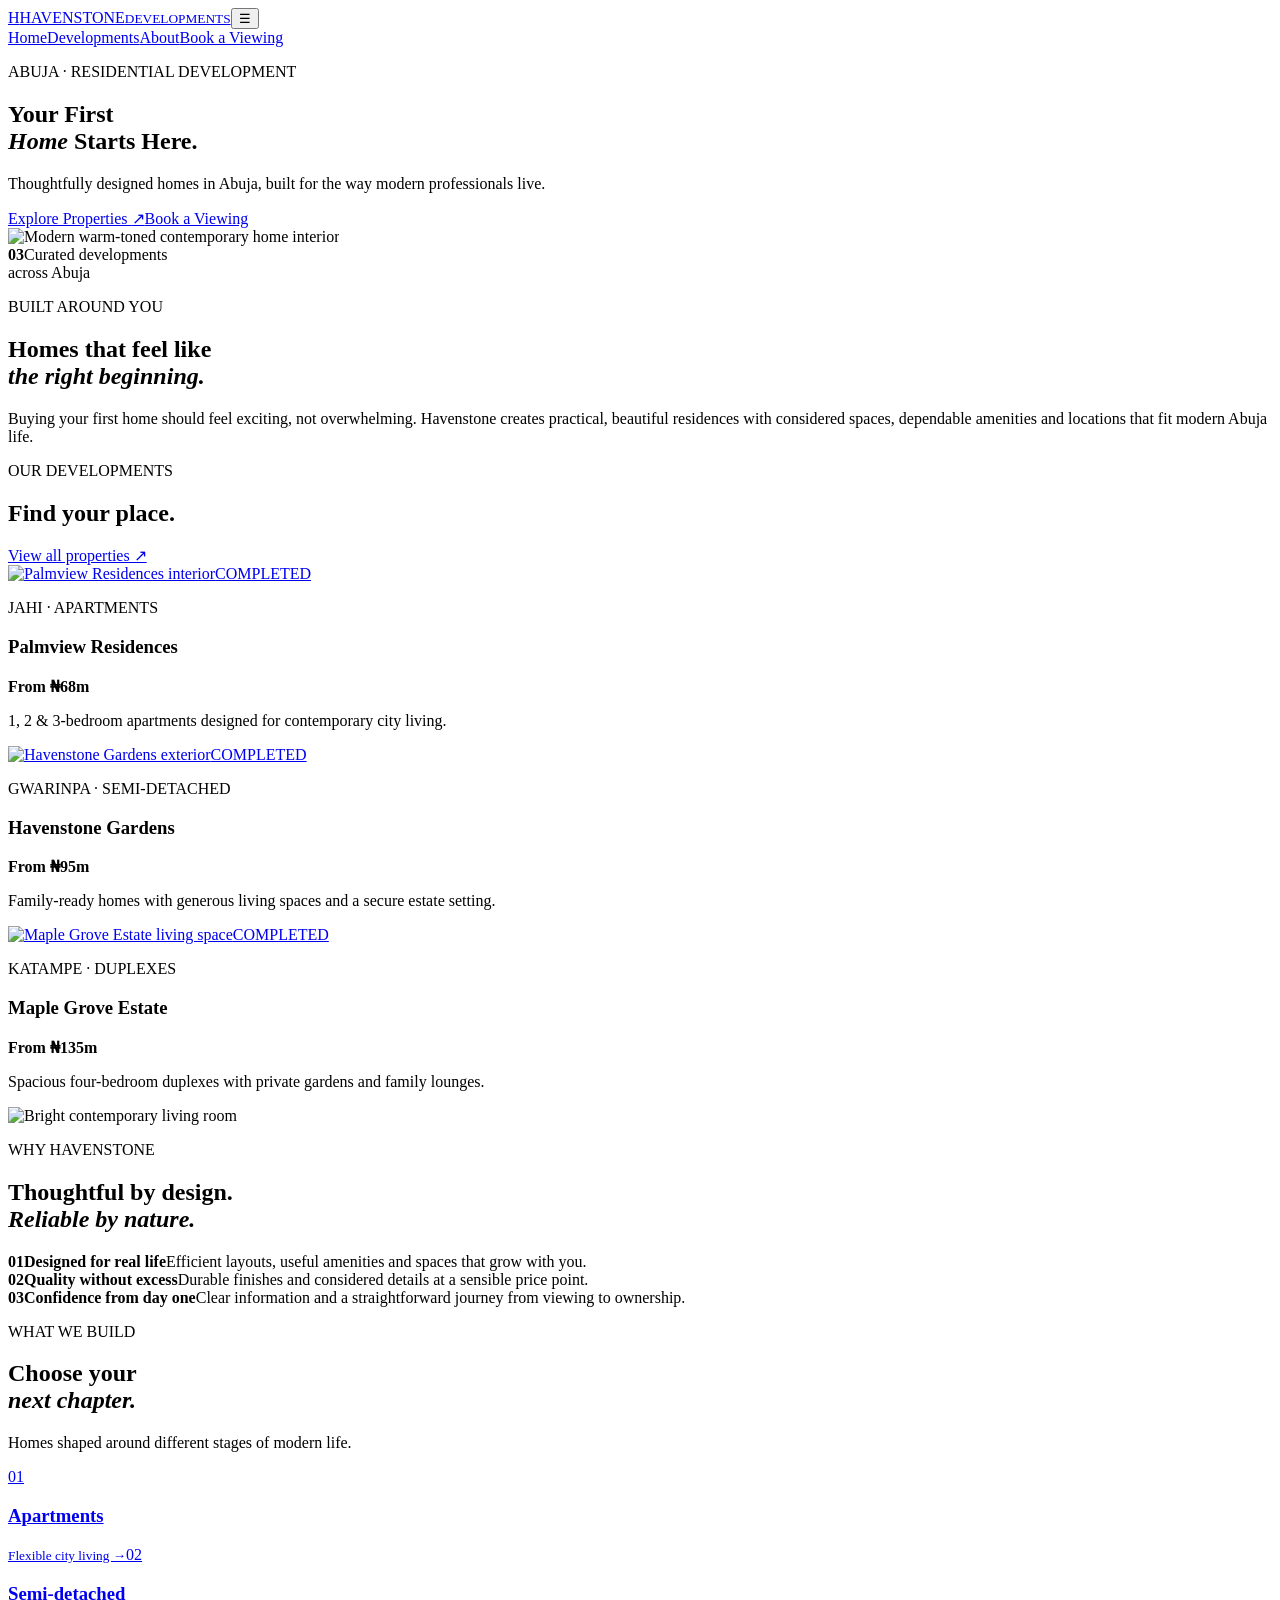
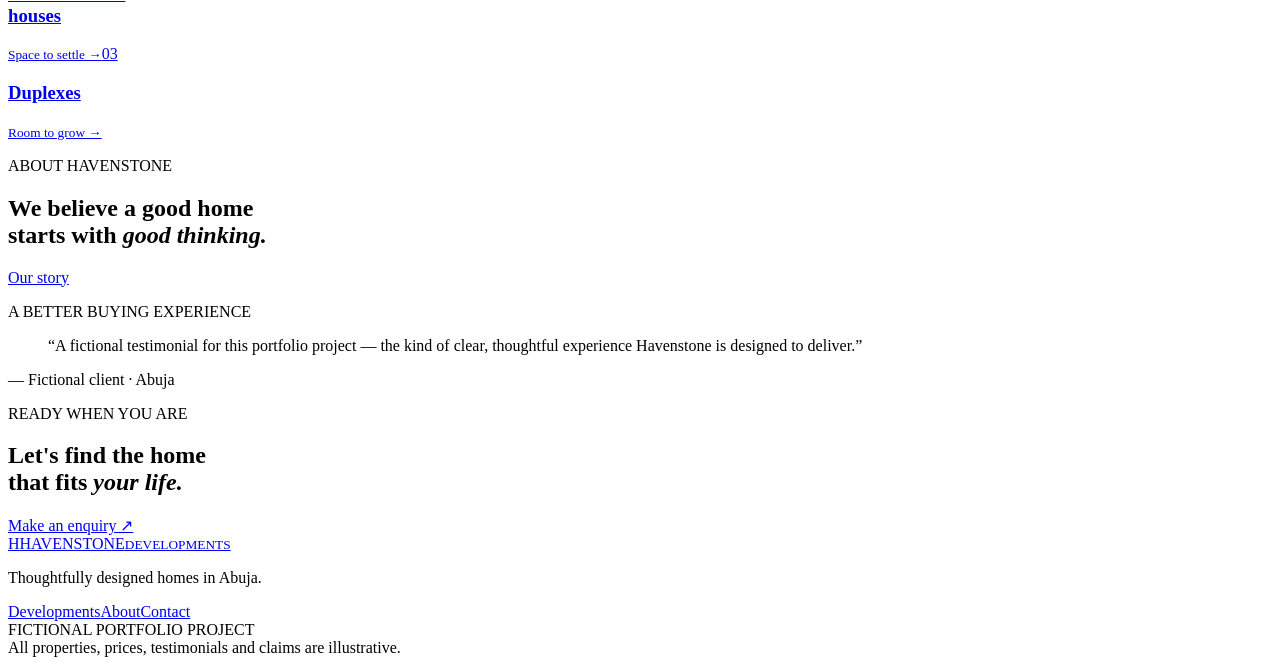
==== index.html @ 7c44c2da "Build Havenstone Developments portfolio website" ====
<!doctype html>
<html lang="en">
<head><meta charset="utf-8"><meta name="viewport" content="width=device-width,initial-scale=1"><meta name="description" content="Havenstone Developments — thoughtfully designed homes in Abuja for modern professionals."><title>Havenstone Developments | Your First Home Starts Here</title><link rel="preconnect" href="https://fonts.googleapis.com"><link rel="preconnect" href="https://fonts.gstatic.com" crossorigin><link href="https://fonts.googleapis.com/css2?family=DM+Sans:wght@400;500;600;700&family=Playfair+Display:wght@500;600&display=swap" rel="stylesheet"><link rel="stylesheet" href="styles.css"></head>
<body>
<header class="nav"><a class="brand" href="index.html"><span class="brand-mark">H</span><span>HAVENSTONE<small>DEVELOPMENTS</small></span></a><button class="menu" aria-label="Open menu">☰</button><nav><a href="index.html">Home</a><a href="developments.html">Developments</a><a href="about.html">About</a><a href="contact.html" class="nav-cta">Book a Viewing</a></nav></header>
<main>
<section class="hero"><div class="hero-copy"><p class="eyebrow">ABUJA · RESIDENTIAL DEVELOPMENT</p><h1>Your First<br><em>Home</em> Starts Here.</h1><p>Thoughtfully designed homes in Abuja, built for the way modern professionals live.</p><div class="actions"><a class="btn btn-accent" href="developments.html">Explore Properties <span>↗</span></a><a class="btn btn-light" href="contact.html">Book a Viewing</a></div></div><div class="hero-image"><img src="https://images.unsplash.com/photo-1600607687920-4e2a09cf159d?auto=format&fit=crop&w=1500&q=85" alt="Modern warm-toned contemporary home interior"><div class="hero-card"><strong>03</strong><span>Curated developments<br>across Abuja</span></div></div></section>
<section class="intro section"><div><p class="eyebrow">BUILT AROUND YOU</p><h2>Homes that feel like<br><em>the right beginning.</em></h2></div><p class="intro-text">Buying your first home should feel exciting, not overwhelming. Havenstone creates practical, beautiful residences with considered spaces, dependable amenities and locations that fit modern Abuja life.</p></section>
<section class="section developments"><div class="section-head"><div><p class="eyebrow">OUR DEVELOPMENTS</p><h2>Find your place.</h2></div><a class="text-link" href="developments.html">View all properties ↗</a></div><div class="property-grid">
<article class="property-card"><a href="property.html?id=palmview"><div class="property-img"><img src="https://images.unsplash.com/photo-1600607687939-ce8a6c25118c?auto=format&fit=crop&w=1000&q=85" alt="Palmview Residences interior"><span>COMPLETED</span></div></a><div class="property-meta"><div><p class="eyebrow">JAHI · APARTMENTS</p><h3>Palmview Residences</h3></div><strong>From ₦68m</strong></div><p>1, 2 &amp; 3-bedroom apartments designed for contemporary city living.</p></article>
<article class="property-card"><a href="property.html?id=gardens"><div class="property-img"><img src="https://images.unsplash.com/photo-1600585154340-be6161a56a0c?auto=format&fit=crop&w=1000&q=85" alt="Havenstone Gardens exterior"><span>COMPLETED</span></div></a><div class="property-meta"><div><p class="eyebrow">GWARINPA · SEMI-DETACHED</p><h3>Havenstone Gardens</h3></div><strong>From ₦95m</strong></div><p>Family-ready homes with generous living spaces and a secure estate setting.</p></article>
<article class="property-card"><a href="property.html?id=maple"><div class="property-img"><img src="https://images.unsplash.com/photo-1600566753190-17f0baa2a6c3?auto=format&fit=crop&w=1000&q=85" alt="Maple Grove Estate living space"><span>COMPLETED</span></div></a><div class="property-meta"><div><p class="eyebrow">KATAMPE · DUPLEXES</p><h3>Maple Grove Estate</h3></div><strong>From ₦135m</strong></div><p>Spacious four-bedroom duplexes with private gardens and family lounges.</p></article>
</div></section>
<section class="split section"><div class="split-image"><img src="https://images.unsplash.com/photo-1600607687920-4e2a09cf159d?auto=format&fit=crop&w=1200&q=85" alt="Bright contemporary living room"></div><div class="split-copy"><p class="eyebrow">WHY HAVENSTONE</p><h2>Thoughtful by design.<br><em>Reliable by nature.</em></h2><div class="feature-list"><div><b>01</b><span><strong>Designed for real life</strong>Efficient layouts, useful amenities and spaces that grow with you.</span></div><div><b>02</b><span><strong>Quality without excess</strong>Durable finishes and considered details at a sensible price point.</span></div><div><b>03</b><span><strong>Confidence from day one</strong>Clear information and a straightforward journey from viewing to ownership.</span></div></div></div></section>
<section class="types section"><div class="section-head"><div><p class="eyebrow">WHAT WE BUILD</p><h2>Choose your<br><em>next chapter.</em></h2></div><p>Homes shaped around different stages of modern life.</p></div><div class="type-grid"><a href="developments.html?type=Apartments"><span>01</span><h3>Apartments</h3><small>Flexible city living →</small></a><a href="developments.html?type=Semi-detached houses"><span>02</span><h3>Semi-detached<br>houses</h3><small>Space to settle →</small></a><a href="developments.html?type=Duplexes"><span>03</span><h3>Duplexes</h3><small>Room to grow →</small></a></div></section>
<section class="about-teaser"><div><p class="eyebrow">ABOUT HAVENSTONE</p><h2>We believe a good home<br>starts with <em>good thinking.</em></h2></div><a class="btn btn-light" href="about.html">Our story</a></section>
<section class="testimonial section"><p class="eyebrow">A BETTER BUYING EXPERIENCE</p><blockquote>“A fictional testimonial for this portfolio project — the kind of clear, thoughtful experience Havenstone is designed to deliver.”</blockquote><span>— Fictional client · Abuja</span></section>
<section class="cta"><div><p class="eyebrow">READY WHEN YOU ARE</p><h2>Let's find the home<br>that fits <em>your life.</em></h2></div><a class="btn btn-accent" href="contact.html">Make an enquiry ↗</a></section>
</main><footer><div><a class="brand" href="index.html"><span class="brand-mark">H</span><span>HAVENSTONE<small>DEVELOPMENTS</small></span></a><p>Thoughtfully designed homes in Abuja.</p></div><div class="footer-links"><a href="developments.html">Developments</a><a href="about.html">About</a><a href="contact.html">Contact</a></div><div class="fictional">FICTIONAL PORTFOLIO PROJECT<br>All properties, prices, testimonials and claims are illustrative.</div></footer><script src="script.js"></script></body></html>
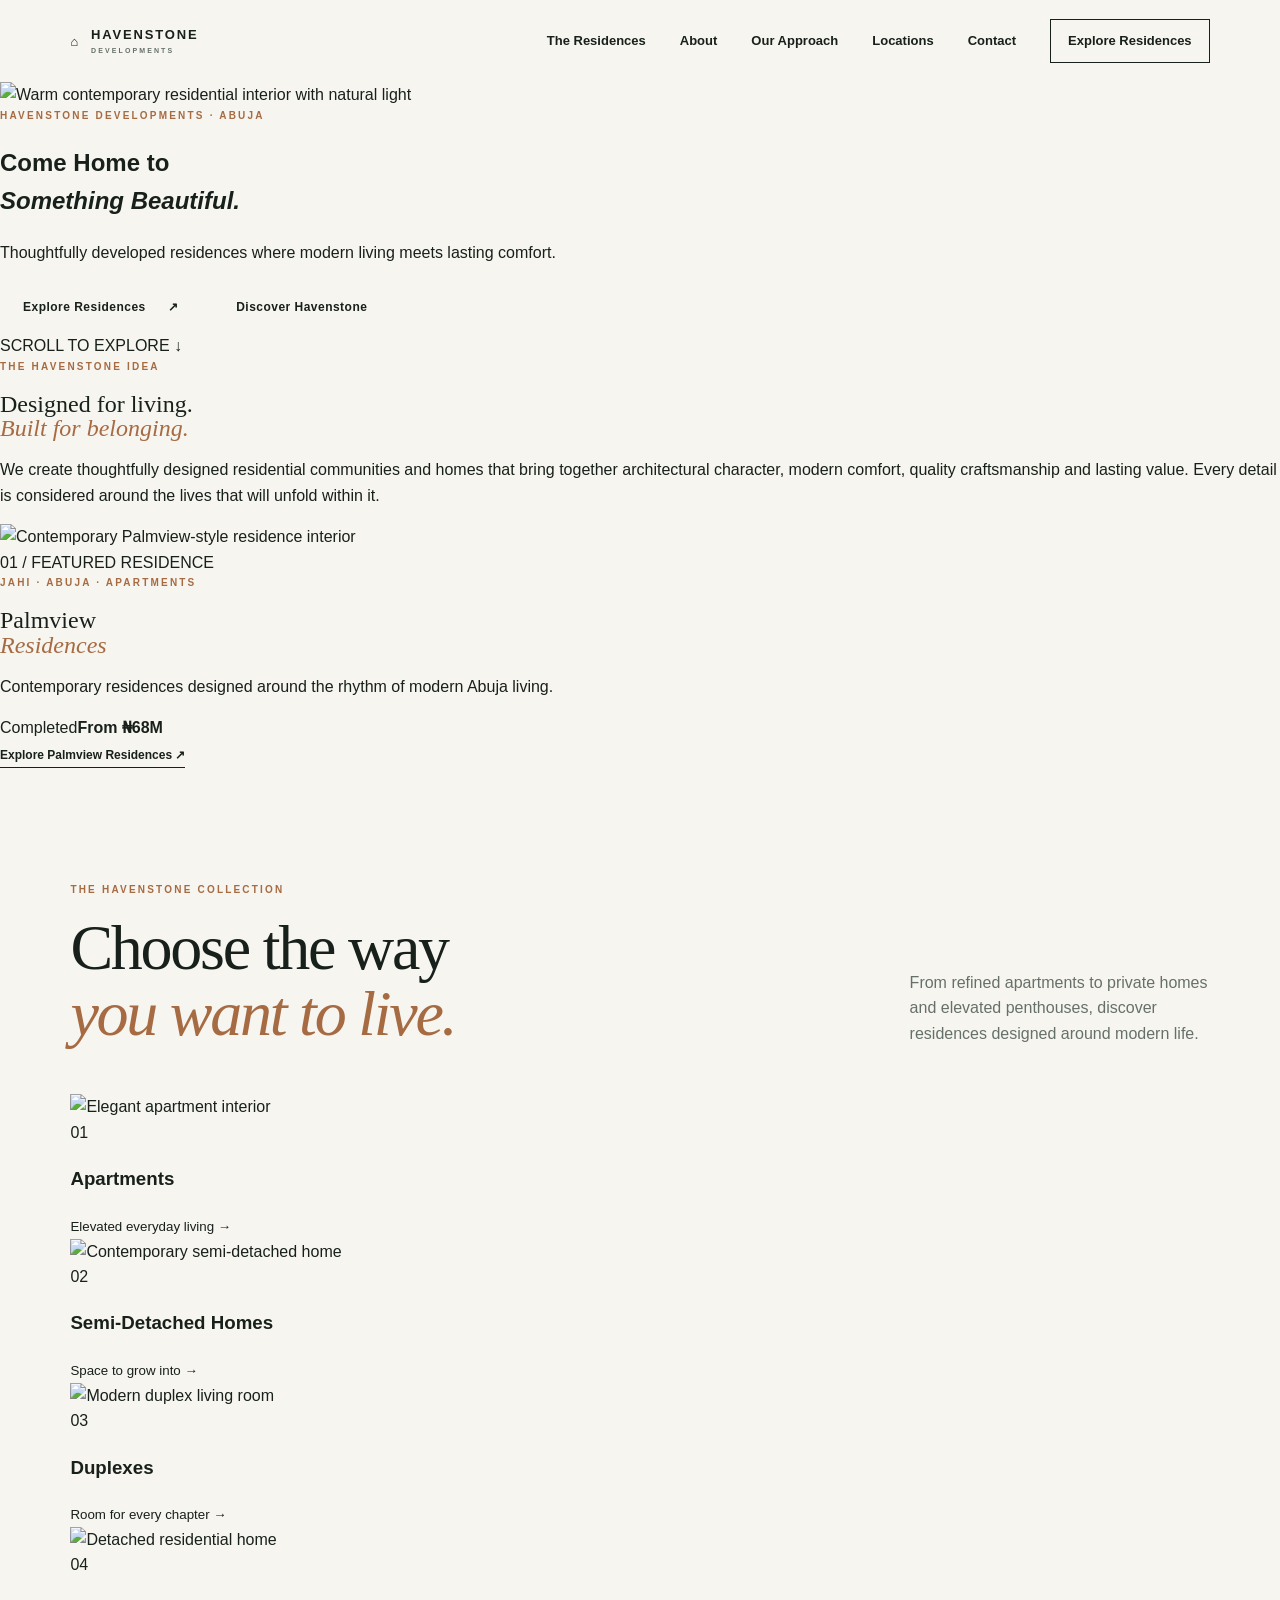
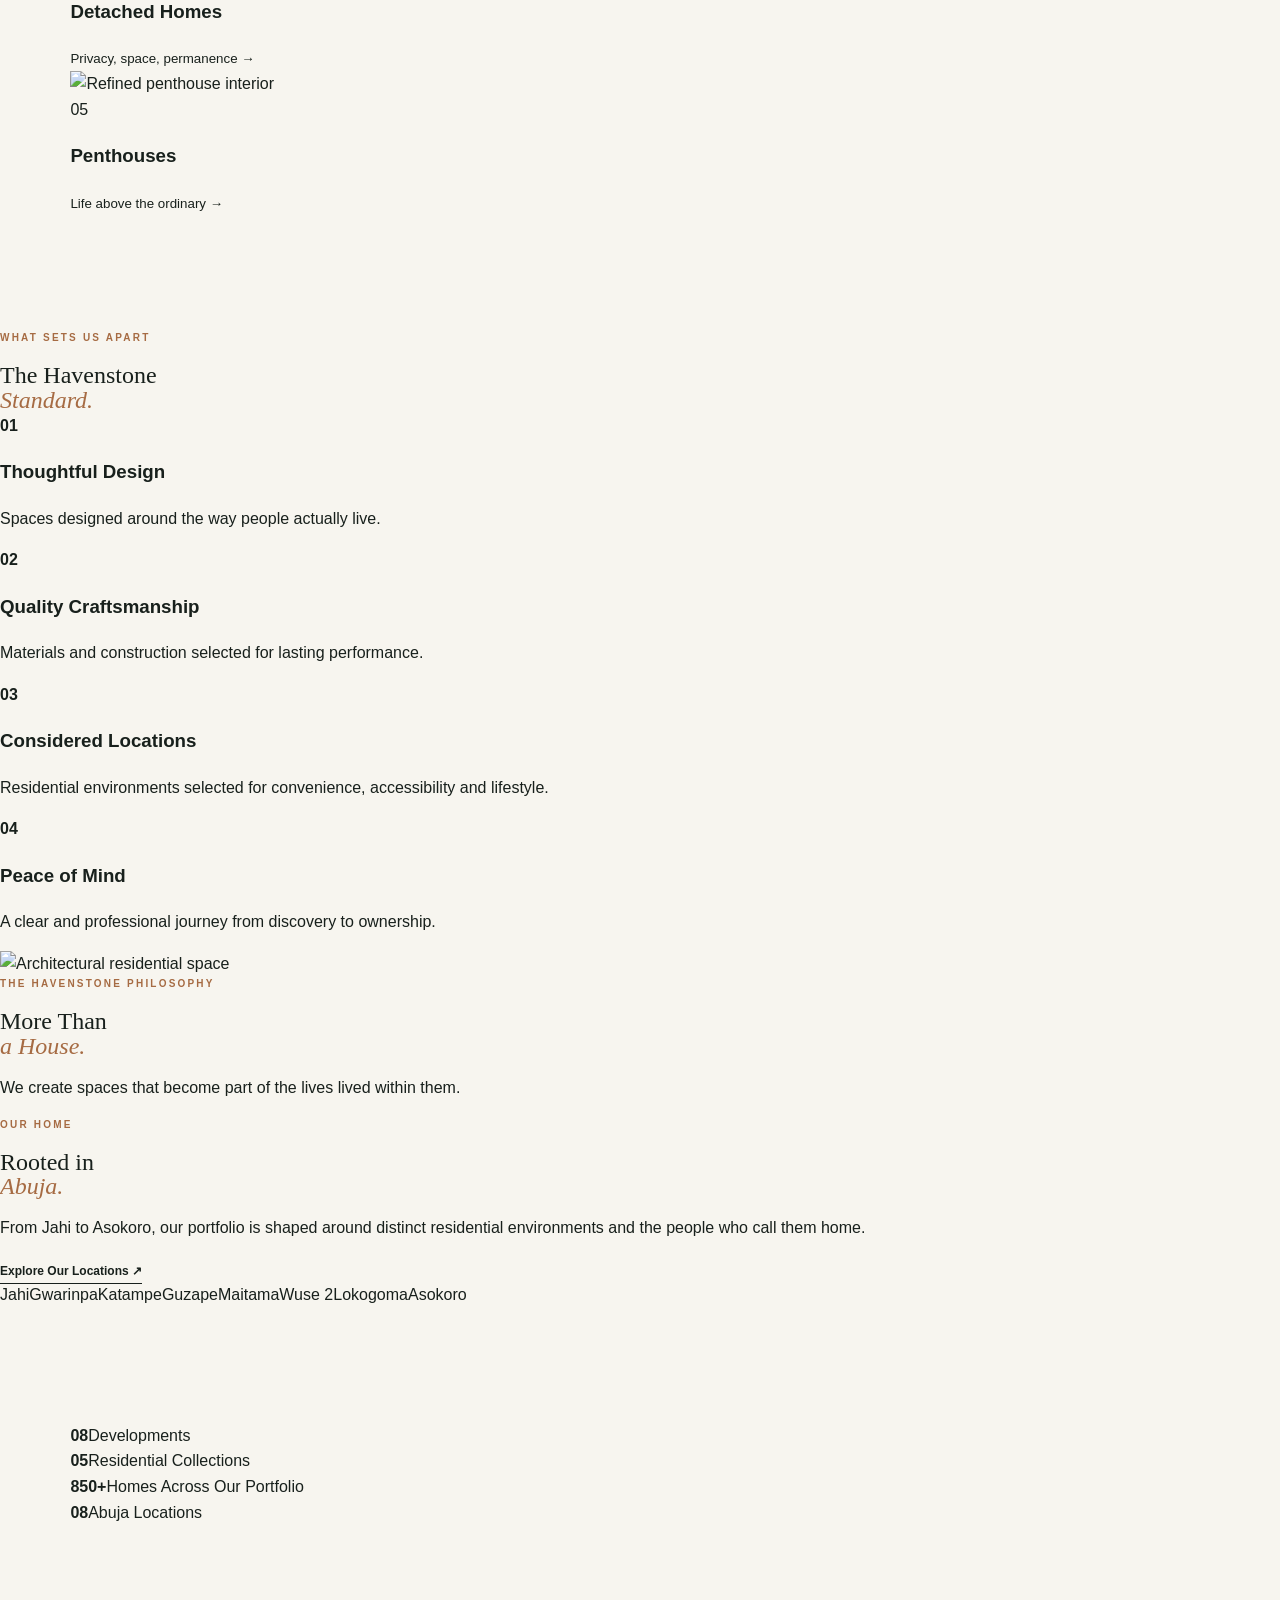
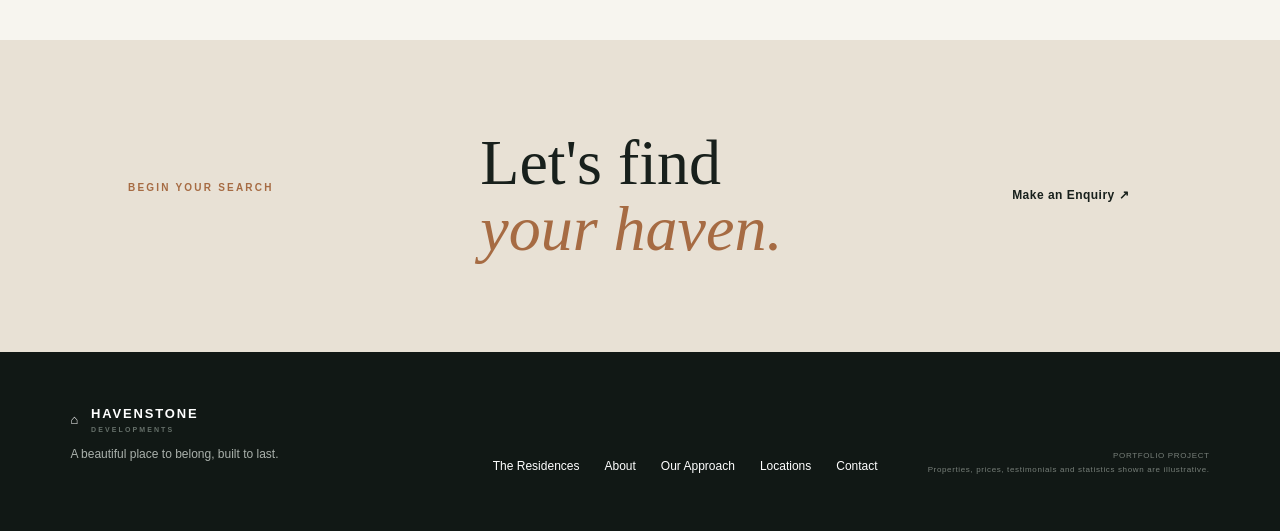
==== commit fae10368: "Redesign Havenstone homepage around premium brand brief" ====
--- a/index.html
+++ b/index.html
@@ -1,19 +1 @@
-<!doctype html>
-<html lang="en">
-<head><meta charset="utf-8"><meta name="viewport" content="width=device-width,initial-scale=1"><meta name="description" content="Havenstone Developments — thoughtfully designed homes in Abuja for modern professionals."><title>Havenstone Developments | Your First Home Starts Here</title><link rel="preconnect" href="https://fonts.googleapis.com"><link rel="preconnect" href="https://fonts.gstatic.com" crossorigin><link href="https://fonts.googleapis.com/css2?family=DM+Sans:wght@400;500;600;700&family=Playfair+Display:wght@500;600&display=swap" rel="stylesheet"><link rel="stylesheet" href="styles.css"></head>
-<body>
-<header class="nav"><a class="brand" href="index.html"><span class="brand-mark">H</span><span>HAVENSTONE<small>DEVELOPMENTS</small></span></a><button class="menu" aria-label="Open menu">☰</button><nav><a href="index.html">Home</a><a href="developments.html">Developments</a><a href="about.html">About</a><a href="contact.html" class="nav-cta">Book a Viewing</a></nav></header>
-<main>
-<section class="hero"><div class="hero-copy"><p class="eyebrow">ABUJA · RESIDENTIAL DEVELOPMENT</p><h1>Your First<br><em>Home</em> Starts Here.</h1><p>Thoughtfully designed homes in Abuja, built for the way modern professionals live.</p><div class="actions"><a class="btn btn-accent" href="developments.html">Explore Properties <span>↗</span></a><a class="btn btn-light" href="contact.html">Book a Viewing</a></div></div><div class="hero-image"><img src="https://images.unsplash.com/photo-1600607687920-4e2a09cf159d?auto=format&fit=crop&w=1500&q=85" alt="Modern warm-toned contemporary home interior"><div class="hero-card"><strong>03</strong><span>Curated developments<br>across Abuja</span></div></div></section>
-<section class="intro section"><div><p class="eyebrow">BUILT AROUND YOU</p><h2>Homes that feel like<br><em>the right beginning.</em></h2></div><p class="intro-text">Buying your first home should feel exciting, not overwhelming. Havenstone creates practical, beautiful residences with considered spaces, dependable amenities and locations that fit modern Abuja life.</p></section>
-<section class="section developments"><div class="section-head"><div><p class="eyebrow">OUR DEVELOPMENTS</p><h2>Find your place.</h2></div><a class="text-link" href="developments.html">View all properties ↗</a></div><div class="property-grid">
-<article class="property-card"><a href="property.html?id=palmview"><div class="property-img"><img src="https://images.unsplash.com/photo-1600607687939-ce8a6c25118c?auto=format&fit=crop&w=1000&q=85" alt="Palmview Residences interior"><span>COMPLETED</span></div></a><div class="property-meta"><div><p class="eyebrow">JAHI · APARTMENTS</p><h3>Palmview Residences</h3></div><strong>From ₦68m</strong></div><p>1, 2 &amp; 3-bedroom apartments designed for contemporary city living.</p></article>
-<article class="property-card"><a href="property.html?id=gardens"><div class="property-img"><img src="https://images.unsplash.com/photo-1600585154340-be6161a56a0c?auto=format&fit=crop&w=1000&q=85" alt="Havenstone Gardens exterior"><span>COMPLETED</span></div></a><div class="property-meta"><div><p class="eyebrow">GWARINPA · SEMI-DETACHED</p><h3>Havenstone Gardens</h3></div><strong>From ₦95m</strong></div><p>Family-ready homes with generous living spaces and a secure estate setting.</p></article>
-<article class="property-card"><a href="property.html?id=maple"><div class="property-img"><img src="https://images.unsplash.com/photo-1600566753190-17f0baa2a6c3?auto=format&fit=crop&w=1000&q=85" alt="Maple Grove Estate living space"><span>COMPLETED</span></div></a><div class="property-meta"><div><p class="eyebrow">KATAMPE · DUPLEXES</p><h3>Maple Grove Estate</h3></div><strong>From ₦135m</strong></div><p>Spacious four-bedroom duplexes with private gardens and family lounges.</p></article>
-</div></section>
-<section class="split section"><div class="split-image"><img src="https://images.unsplash.com/photo-1600607687920-4e2a09cf159d?auto=format&fit=crop&w=1200&q=85" alt="Bright contemporary living room"></div><div class="split-copy"><p class="eyebrow">WHY HAVENSTONE</p><h2>Thoughtful by design.<br><em>Reliable by nature.</em></h2><div class="feature-list"><div><b>01</b><span><strong>Designed for real life</strong>Efficient layouts, useful amenities and spaces that grow with you.</span></div><div><b>02</b><span><strong>Quality without excess</strong>Durable finishes and considered details at a sensible price point.</span></div><div><b>03</b><span><strong>Confidence from day one</strong>Clear information and a straightforward journey from viewing to ownership.</span></div></div></div></section>
-<section class="types section"><div class="section-head"><div><p class="eyebrow">WHAT WE BUILD</p><h2>Choose your<br><em>next chapter.</em></h2></div><p>Homes shaped around different stages of modern life.</p></div><div class="type-grid"><a href="developments.html?type=Apartments"><span>01</span><h3>Apartments</h3><small>Flexible city living →</small></a><a href="developments.html?type=Semi-detached houses"><span>02</span><h3>Semi-detached<br>houses</h3><small>Space to settle →</small></a><a href="developments.html?type=Duplexes"><span>03</span><h3>Duplexes</h3><small>Room to grow →</small></a></div></section>
-<section class="about-teaser"><div><p class="eyebrow">ABOUT HAVENSTONE</p><h2>We believe a good home<br>starts with <em>good thinking.</em></h2></div><a class="btn btn-light" href="about.html">Our story</a></section>
-<section class="testimonial section"><p class="eyebrow">A BETTER BUYING EXPERIENCE</p><blockquote>“A fictional testimonial for this portfolio project — the kind of clear, thoughtful experience Havenstone is designed to deliver.”</blockquote><span>— Fictional client · Abuja</span></section>
-<section class="cta"><div><p class="eyebrow">READY WHEN YOU ARE</p><h2>Let's find the home<br>that fits <em>your life.</em></h2></div><a class="btn btn-accent" href="contact.html">Make an enquiry ↗</a></section>
-</main><footer><div><a class="brand" href="index.html"><span class="brand-mark">H</span><span>HAVENSTONE<small>DEVELOPMENTS</small></span></a><p>Thoughtfully designed homes in Abuja.</p></div><div class="footer-links"><a href="developments.html">Developments</a><a href="about.html">About</a><a href="contact.html">Contact</a></div><div class="fictional">FICTIONAL PORTFOLIO PROJECT<br>All properties, prices, testimonials and claims are illustrative.</div></footer><script src="script.js"></script></body></html>+<!doctype html><html lang="en"><head><meta charset="utf-8"><meta name="viewport" content="width=device-width,initial-scale=1"><meta name="description" content="Havenstone Developments creates thoughtfully designed residential homes and communities across Abuja, Nigeria."><meta property="og:title" content="Havenstone Developments | Come Home to Something Beautiful"><meta property="og:description" content="Thoughtfully developed residences where modern living meets lasting comfort."><meta property="og:type" content="website"><title>Havenstone Developments | Come Home to Something Beautiful</title><link rel="preconnect" href="https://fonts.googleapis.com"><link rel="preconnect" href="https://fonts.gstatic.com" crossorigin><link href="https://fonts.googleapis.com/css2?family=Cormorant+Garamond:wght@400;500;600;700&family=Manrope:wght@400;500;600;700&display=swap" rel="stylesheet"><link rel="stylesheet" href="styles.css"></head><body><header class="nav nav-over"><a class="brand" href="index.html"><span class="brand-symbol">⌂</span><span>HAVENSTONE<small>DEVELOPMENTS</small></span></a><button class="menu" aria-label="Toggle navigation" aria-expanded="false">☰</button><nav><a href="developments.html">The Residences</a><a href="about.html">About</a><a href="approach.html">Our Approach</a><a href="locations.html">Locations</a><a href="contact.html">Contact</a><a class="nav-cta" href="developments.html">Explore Residences</a></nav></header><main><section class="hero-cinema"><img src="https://images.unsplash.com/photo-1600607687920-4e2a09cf159d?auto=format&fit=crop&w=2200&q=88" alt="Warm contemporary residential interior with natural light"><div class="hero-overlay"></div><div class="hero-content"><p class="eyebrow">HAVENSTONE DEVELOPMENTS · ABUJA</p><h1>Come Home to<br><em>Something Beautiful.</em></h1><p>Thoughtfully developed residences where modern living meets lasting comfort.</p><div class="actions"><a class="btn btn-gold" href="developments.html">Explore Residences <span>↗</span></a><a class="btn btn-ghost" href="about.html">Discover Havenstone</a></div></div><div class="scroll-note">SCROLL TO EXPLORE <span>↓</span></div></section><section class="editorial intro-wide"><p class="eyebrow">THE HAVENSTONE IDEA</p><h2>Designed for living.<br><em>Built for belonging.</em></h2><p>We create thoughtfully designed residential communities and homes that bring together architectural character, modern comfort, quality craftsmanship and lasting value. Every detail is considered around the lives that will unfold within it.</p></section><section class="feature-residence"><div class="feature-image"><img src="https://images.unsplash.com/photo-1600566753190-17f0baa2a6c3?auto=format&fit=crop&w=1800&q=88" alt="Contemporary Palmview-style residence interior" loading="lazy"><div class="image-label">01 / FEATURED RESIDENCE</div></div><div class="feature-copy"><p class="eyebrow">JAHI · ABUJA · APARTMENTS</p><h2>Palmview<br><em>Residences</em></h2><p>Contemporary residences designed around the rhythm of modern Abuja living.</p><div class="mini-spec"><span>Completed</span><strong>From ₦68M</strong></div><a class="text-link" href="property.html?id=palmview">Explore Palmview Residences ↗</a></div></section><section class="collection section"><div class="section-head"><div><p class="eyebrow">THE HAVENSTONE COLLECTION</p><h2>Choose the way<br><em>you want to live.</em></h2></div><p>From refined apartments to private homes and elevated penthouses, discover residences designed around modern life.</p></div><div class="collection-grid"><a href="developments.html?type=Apartments"><img src="https://images.unsplash.com/photo-1600607688969-a5bfcd646154?auto=format&fit=crop&w=1000&q=82" alt="Elegant apartment interior" loading="lazy"><span>01</span><h3>Apartments</h3><small>Elevated everyday living →</small></a><a href="developments.html?type=Semi-Detached Homes"><img src="https://images.unsplash.com/photo-1600585154340-be6161a56a0c?auto=format&fit=crop&w=1000&q=82" alt="Contemporary semi-detached home" loading="lazy"><span>02</span><h3>Semi-Detached Homes</h3><small>Space to grow into →</small></a><a href="developments.html?type=Duplexes"><img src="https://images.unsplash.com/photo-1600566753086-00f18fb6b3ea?auto=format&fit=crop&w=1000&q=82" alt="Modern duplex living room" loading="lazy"><span>03</span><h3>Duplexes</h3><small>Room for every chapter →</small></a><a href="developments.html?type=Detached Homes"><img src="https://images.unsplash.com/photo-1600047509807-ba8f99d2cdde?auto=format&fit=crop&w=1000&q=82" alt="Detached residential home" loading="lazy"><span>04</span><h3>Detached Homes</h3><small>Privacy, space, permanence →</small></a><a href="developments.html?type=Penthouses"><img src="https://images.unsplash.com/photo-1600607687939-ce8a6c25118c?auto=format&fit=crop&w=1000&q=82" alt="Refined penthouse interior" loading="lazy"><span>05</span><h3>Penthouses</h3><small>Life above the ordinary →</small></a></div></section><section class="standard"><div class="standard-head"><p class="eyebrow">WHAT SETS US APART</p><h2>The Havenstone<br><em>Standard.</em></h2></div><div class="standard-list"><article><b>01</b><h3>Thoughtful Design</h3><p>Spaces designed around the way people actually live.</p></article><article><b>02</b><h3>Quality Craftsmanship</h3><p>Materials and construction selected for lasting performance.</p></article><article><b>03</b><h3>Considered Locations</h3><p>Residential environments selected for convenience, accessibility and lifestyle.</p></article><article><b>04</b><h3>Peace of Mind</h3><p>A clear and professional journey from discovery to ownership.</p></article></div></section><section class="architecture-break"><img src="https://images.unsplash.com/photo-1600607687920-4e2a09cf159d?auto=format&fit=crop&w=2200&q=88" alt="Architectural residential space" loading="lazy"><div><p class="eyebrow">THE HAVENSTONE PHILOSOPHY</p><h2>More Than<br><em>a House.</em></h2><p>We create spaces that become part of the lives lived within them.</p></div></section><section class="abuja"><div><p class="eyebrow">OUR HOME</p><h2>Rooted in<br><em>Abuja.</em></h2><p>From Jahi to Asokoro, our portfolio is shaped around distinct residential environments and the people who call them home.</p><a class="text-link" href="locations.html">Explore Our Locations ↗</a></div><div class="location-orbit"><span>Jahi</span><span>Gwarinpa</span><span>Katampe</span><span>Guzape</span><span>Maitama</span><span>Wuse 2</span><span>Lokogoma</span><span>Asokoro</span></div></section><section class="stats section"><div><strong data-count="8">08</strong><span>Developments</span></div><div><strong data-count="5">05</strong><span>Residential Collections</span></div><div><strong data-count="850">850+</strong><span>Homes Across Our Portfolio</span></div><div><strong data-count="8">08</strong><span>Abuja Locations</span></div></section><section class="cta"><p class="eyebrow">BEGIN YOUR SEARCH</p><h2>Let's find<br><em>your haven.</em></h2><a class="btn btn-dark" href="contact.html">Make an Enquiry ↗</a></section></main><footer><div><a class="brand" href="index.html"><span class="brand-symbol">⌂</span><span>HAVENSTONE<small>DEVELOPMENTS</small></span></a><p>A beautiful place to belong, built to last.</p></div><div class="footer-links"><a href="developments.html">The Residences</a><a href="about.html">About</a><a href="approach.html">Our Approach</a><a href="locations.html">Locations</a><a href="contact.html">Contact</a></div><div class="fictional">PORTFOLIO PROJECT<br>Properties, prices, testimonials and statistics shown are illustrative.</div></footer><script src="script.js"></script></body></html>
--- a/styles.css
+++ b/styles.css
@@ -0,0 +1,2 @@
+:root{--ink:#18201c;--muted:#66706a;--paper:#f7f5ef;--white:#fff;--accent:#a66b43;--line:#dedbd2}*{box-sizing:border-box}html{scroll-behavior:smooth}body{margin:0;color:var(--ink);background:var(--paper);font-family:'DM Sans',sans-serif;line-height:1.6}a{color:inherit;text-decoration:none}img{display:block;width:100%;height:100%;object-fit:cover}.nav{height:82px;padding:0 5.5%;display:flex;align-items:center;justify-content:space-between;background:var(--paper);position:relative;z-index:5}.brand{display:flex;align-items:center;gap:11px;font-size:13px;font-weight:700;letter-spacing:.14em;line-height:1}.brand small{display:block;font-size:7px;letter-spacing:.3em;margin-top:6px;color:var(--muted)}.brand-mark{width:34px;height:34px;border:1px solid var(--ink);display:grid;place-items:center;font-family:Georgia,serif;font-size:18px}.nav nav{display:flex;align-items:center;gap:34px;font-size:13px;font-weight:600}.nav nav a:not(.nav-cta):hover,.text-link:hover{color:var(--accent)}.nav-cta{padding:11px 17px;border:1px solid var(--ink)}.menu{display:none;background:none;border:0;font-size:22px}.hero{min-height:calc(100vh - 82px);display:grid;grid-template-columns:43% 57%;padding:0 5.5% 5.5%;gap:4%;align-items:stretch}.hero-copy{display:flex;flex-direction:column;justify-content:center;padding:8% 0}.eyebrow{font-size:10px;letter-spacing:.22em;font-weight:700;color:var(--accent);margin:0 0 17px}.hero h1,h2{font-family:'Playfair Display',serif;font-weight:500;line-height:1.03;margin:0}.hero h1{font-size:clamp(55px,6.5vw,100px);letter-spacing:-.045em}.hero em,h2 em{font-style:italic;color:var(--accent)}.hero-copy>p:not(.eyebrow){font-size:17px;color:var(--muted);max-width:480px;margin:26px 0 32px}.actions{display:flex;gap:12px;flex-wrap:wrap}.btn{display:inline-flex;align-items:center;justify-content:center;gap:22px;padding:15px 22px;font-size:12px;font-weight:700;letter-spacing:.04em;border:1px solid transparent}.btn-accent{background:var(--accent);color:#fff}.btn-accent:hover{background:#8e5736}.btn-light{background:transparent;border-color:var(--ink)}.btn-light:hover{background:var(--ink);color:#fff}.hero-image{position:relative;min-height:620px}.hero-image:after{content:'';position:absolute;inset:0;background:linear-gradient(180deg,transparent 60%,rgba(0,0,0,.3))}.hero-card{position:absolute;z-index:2;bottom:30px;left:30px;color:#fff;display:flex;align-items:center;gap:18px}.hero-card strong{font:48px 'Playfair Display',serif}.hero-card span{font-size:11px;line-height:1.4}.section{padding:115px 5.5%}.intro{display:grid;grid-template-columns:1fr 1fr;gap:10%;align-items:end}.intro h2,.section h2{font-size:clamp(40px,5vw,68px);letter-spacing:-.035em}.intro-text{color:var(--muted);font-size:16px;max-width:540px;margin:0}.section-head{display:flex;justify-content:space-between;align-items:end;margin-bottom:48px}.section-head>p{color:var(--muted);max-width:300px;margin:0}.text-link{font-size:12px;font-weight:700;border-bottom:1px solid var(--ink);padding-bottom:5px}.property-grid{display:grid;grid-template-columns:repeat(3,1fr);gap:25px}.property-card{min-width:0}.property-img{height:390px;position:relative;overflow:hidden;background:#ddd}.property-img img{transition:transform .6s ease}.property-card:hover .property-img img{transform:scale(1.035)}.property-img span{position:absolute;top:15px;left:15px;background:#fff;padding:7px 10px;font-size:8px;letter-spacing:.15em;font-weight:700}.property-meta{display:flex;justify-content:space-between;align-items:start;gap:15px;margin-top:20px}.property-meta h3{font:24px 'Playfair Display',serif;margin:2px 0}.property-meta .eyebrow{margin:0;font-size:8px}.property-meta>strong{font-size:12px;white-space:nowrap}.property-card>p{color:var(--muted);font-size:13px;margin-top:8px}.split{display:grid;grid-template-columns:1fr 1fr;gap:8%;align-items:center;background:#eeeae1}.split-image{height:680px}.split-copy h2{margin-bottom:48px}.feature-list{display:grid;gap:25px}.feature-list>div{display:grid;grid-template-columns:40px 1fr;gap:14px;border-top:1px solid var(--line);padding-top:20px}.feature-list b{font-size:10px;color:var(--accent)}.feature-list span{display:grid;gap:5px;font-size:13px;color:var(--muted)}.feature-list strong{font-size:14px;color:var(--ink)}.type-grid{display:grid;grid-template-columns:repeat(3,1fr);border-top:1px solid var(--line);border-bottom:1px solid var(--line)}.type-grid a{padding:36px 25px 42px;min-height:240px;display:flex;flex-direction:column;justify-content:space-between;border-right:1px solid var(--line);transition:.3s}.type-grid a:last-child{border-right:0}.type-grid a:hover{background:#ebe7dc}.type-grid span{font-size:10px;color:var(--accent)}.type-grid h3{font:30px 'Playfair Display',serif;line-height:1.1;margin:0}.type-grid small{font-size:11px;color:var(--muted)}.about-teaser{padding:100px 10%;background:var(--ink);color:#fff;display:flex;justify-content:space-between;align-items:end;gap:30px}.about-teaser .eyebrow{color:#c68c63}.about-teaser h2{font-size:clamp(40px,5vw,70px)}.testimonial{text-align:center;max-width:1000px;margin:auto}.testimonial blockquote{font:clamp(28px,4vw,48px) 'Playfair Display',serif;line-height:1.18;margin:25px auto}.testimonial span{font-size:11px;color:var(--muted)}.cta{padding:90px 10%;display:flex;align-items:center;justify-content:space-between;gap:30px;background:#e8e1d5}.cta h2{font-size:clamp(40px,5vw,65px)}footer{padding:55px 5.5%;display:grid;grid-template-columns:1fr auto auto;gap:50px;background:#111815;color:#fff;align-items:end}footer p{color:#aab1ac;font-size:12px}.footer-links{display:flex;gap:25px;font-size:12px}.footer-links a:hover{color:#d19a73}.fictional{text-align:right;color:#777f79;font-size:8px;line-height:1.7;letter-spacing:.08em}.subhero{padding:100px 5.5% 70px}.subhero h1{font:clamp(50px,7vw,92px) 'Playfair Display',serif;line-height:1}.filterbar{padding:20px 5.5%;border-top:1px solid var(--line);border-bottom:1px solid var(--line);display:flex;gap:12px;flex-wrap:wrap}.filterbar select{padding:12px 35px 12px 12px;background:transparent;border:1px solid var(--line);font:12px 'DM Sans'}.property-detail{padding:70px 5.5%;max-width:1300px;margin:auto}.detail-gallery{display:grid;grid-template-columns:2fr 1fr;gap:10px;height:600px}.detail-gallery img:first-child{grid-row:span 2}.detail-gallery div{display:grid;grid-template-columns:1fr 1fr;gap:10px}.detail-info{display:grid;grid-template-columns:1fr 1fr;gap:70px;margin-top:65px}.facts{display:grid;grid-template-columns:repeat(4,1fr);border-block:1px solid var(--line);margin:35px 0}.facts div{padding:20px;border-right:1px solid var(--line)}.facts div:last-child{border:0}.facts strong{display:block;font:24px 'Playfair Display',serif}.facts small{font-size:9px;color:var(--muted);text-transform:uppercase;letter-spacing:.1em}.feature-tags{display:flex;flex-wrap:wrap;gap:8px}.feature-tags span{padding:8px 11px;background:#ece8df;font-size:10px}.form{max-width:700px}.form-grid{display:grid;grid-template-columns:1fr 1fr;gap:18px}.field{display:grid;gap:7px;margin-bottom:18px}.field.full{grid-column:1/-1}.field label{font-size:10px;letter-spacing:.12em;font-weight:700}.field input,.field select,.field textarea{padding:14px;border:1px solid #ccc7bc;background:#fff;font:13px 'DM Sans';width:100%}.field textarea{min-height:130px;resize:vertical}
+@media(max-width:800px){.nav{height:70px;padding:0 6%}.nav nav{display:none;position:absolute;top:70px;left:0;right:0;background:var(--paper);padding:20px 6%;flex-direction:column;align-items:stretch;border-top:1px solid var(--line)}.nav nav.open{display:flex}.nav-cta{text-align:center}.menu{display:block}.hero{grid-template-columns:1fr;padding:0 6% 6%;gap:0}.hero-copy{padding:70px 0 50px}.hero-image{min-height:460px}.section{padding:80px 6%}.intro,.split,.detail-info{grid-template-columns:1fr;gap:45px}.property-grid,.type-grid{grid-template-columns:1fr}.property-img{height:340px}.type-grid a{border-right:0;border-bottom:1px solid var(--line)}.type-grid a:last-child{border-bottom:0}.about-teaser,.cta{padding:75px 8%;display:grid;gap:35px}.about-teaser .btn{justify-self:start}.section-head{align-items:start;gap:25px;flex-direction:column}.split-image{height:450px}.detail-gallery{height:430px;grid-template-columns:1.4fr 1fr}.facts{grid-template-columns:1fr 1fr}.facts div:nth-child(2){border-right:0}.facts div{border-bottom:1px solid var(--line)}footer{grid-template-columns:1fr;gap:25px}.footer-links{flex-wrap:wrap}.fictional{text-align:left}.subhero{padding:70px 6% 50px}.filterbar{padding:15px 6%}.form-grid{grid-template-columns:1fr}.field.full{grid-column:auto}}
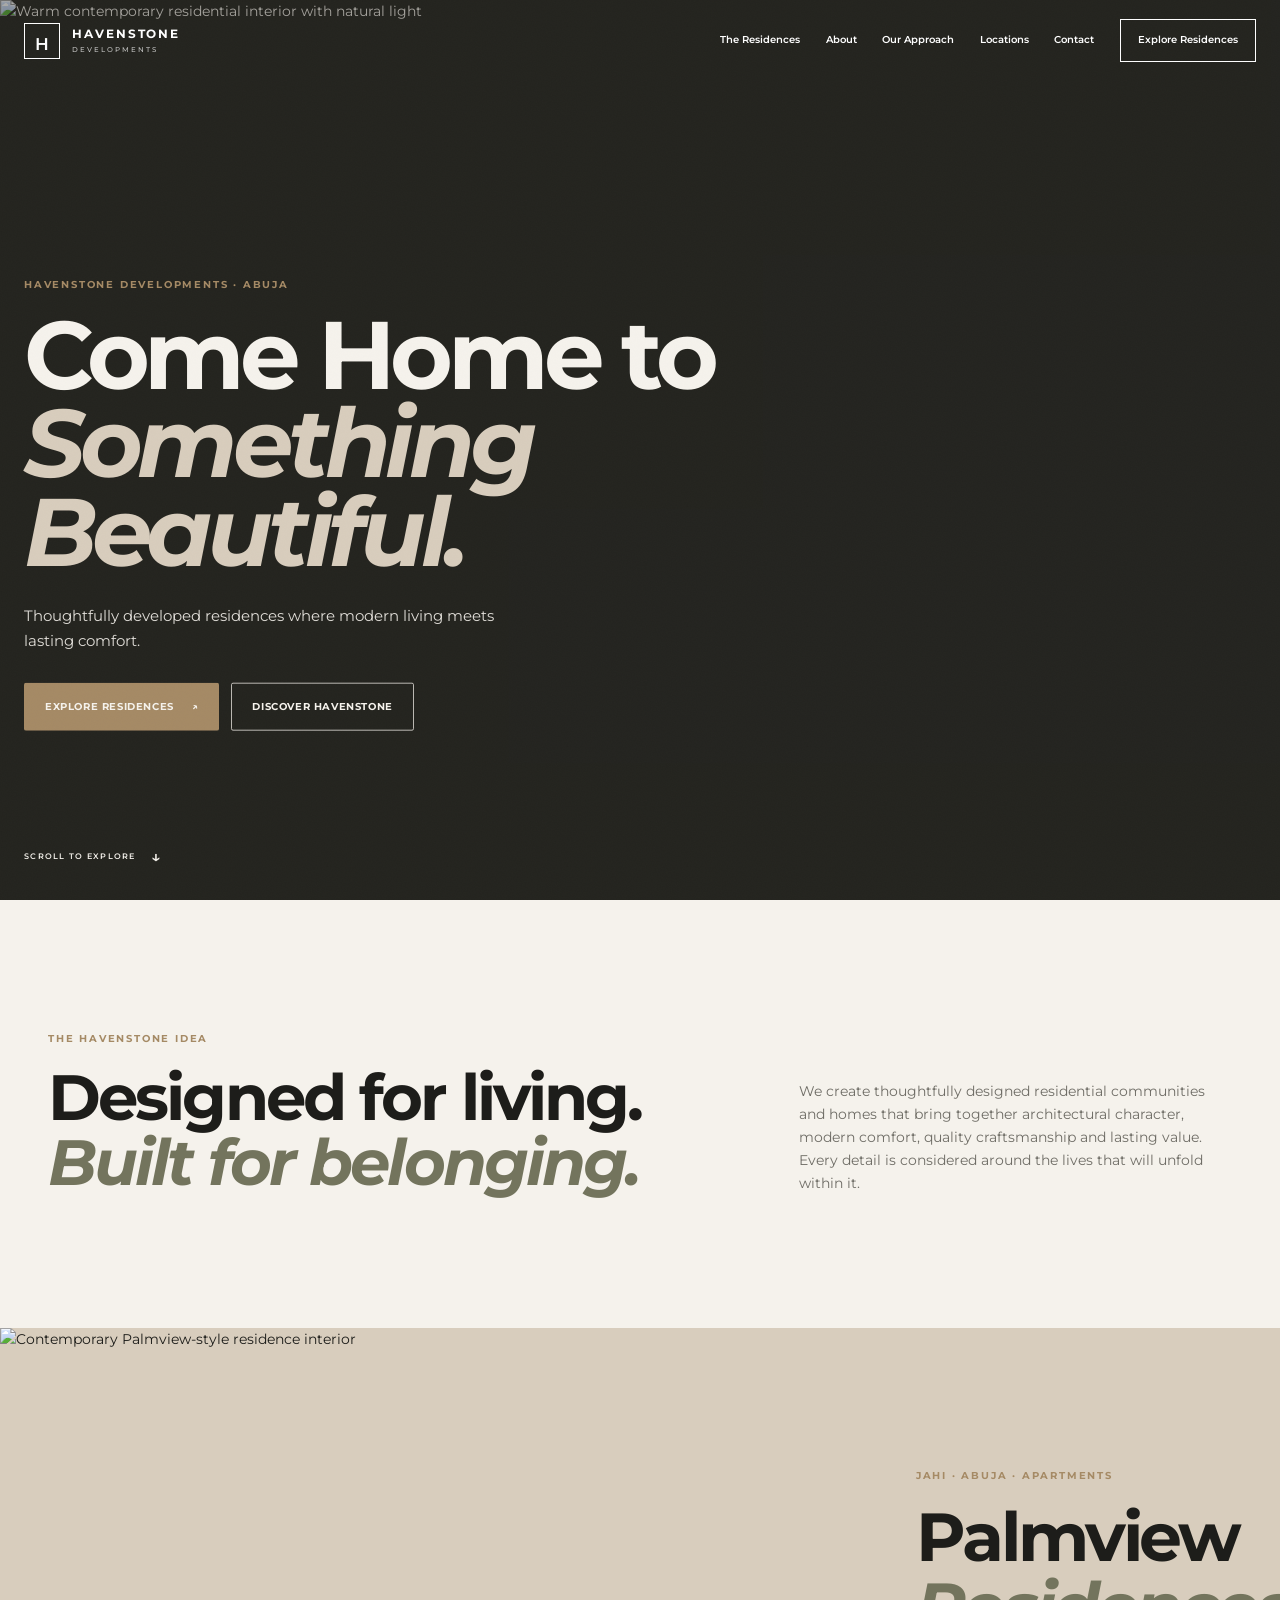
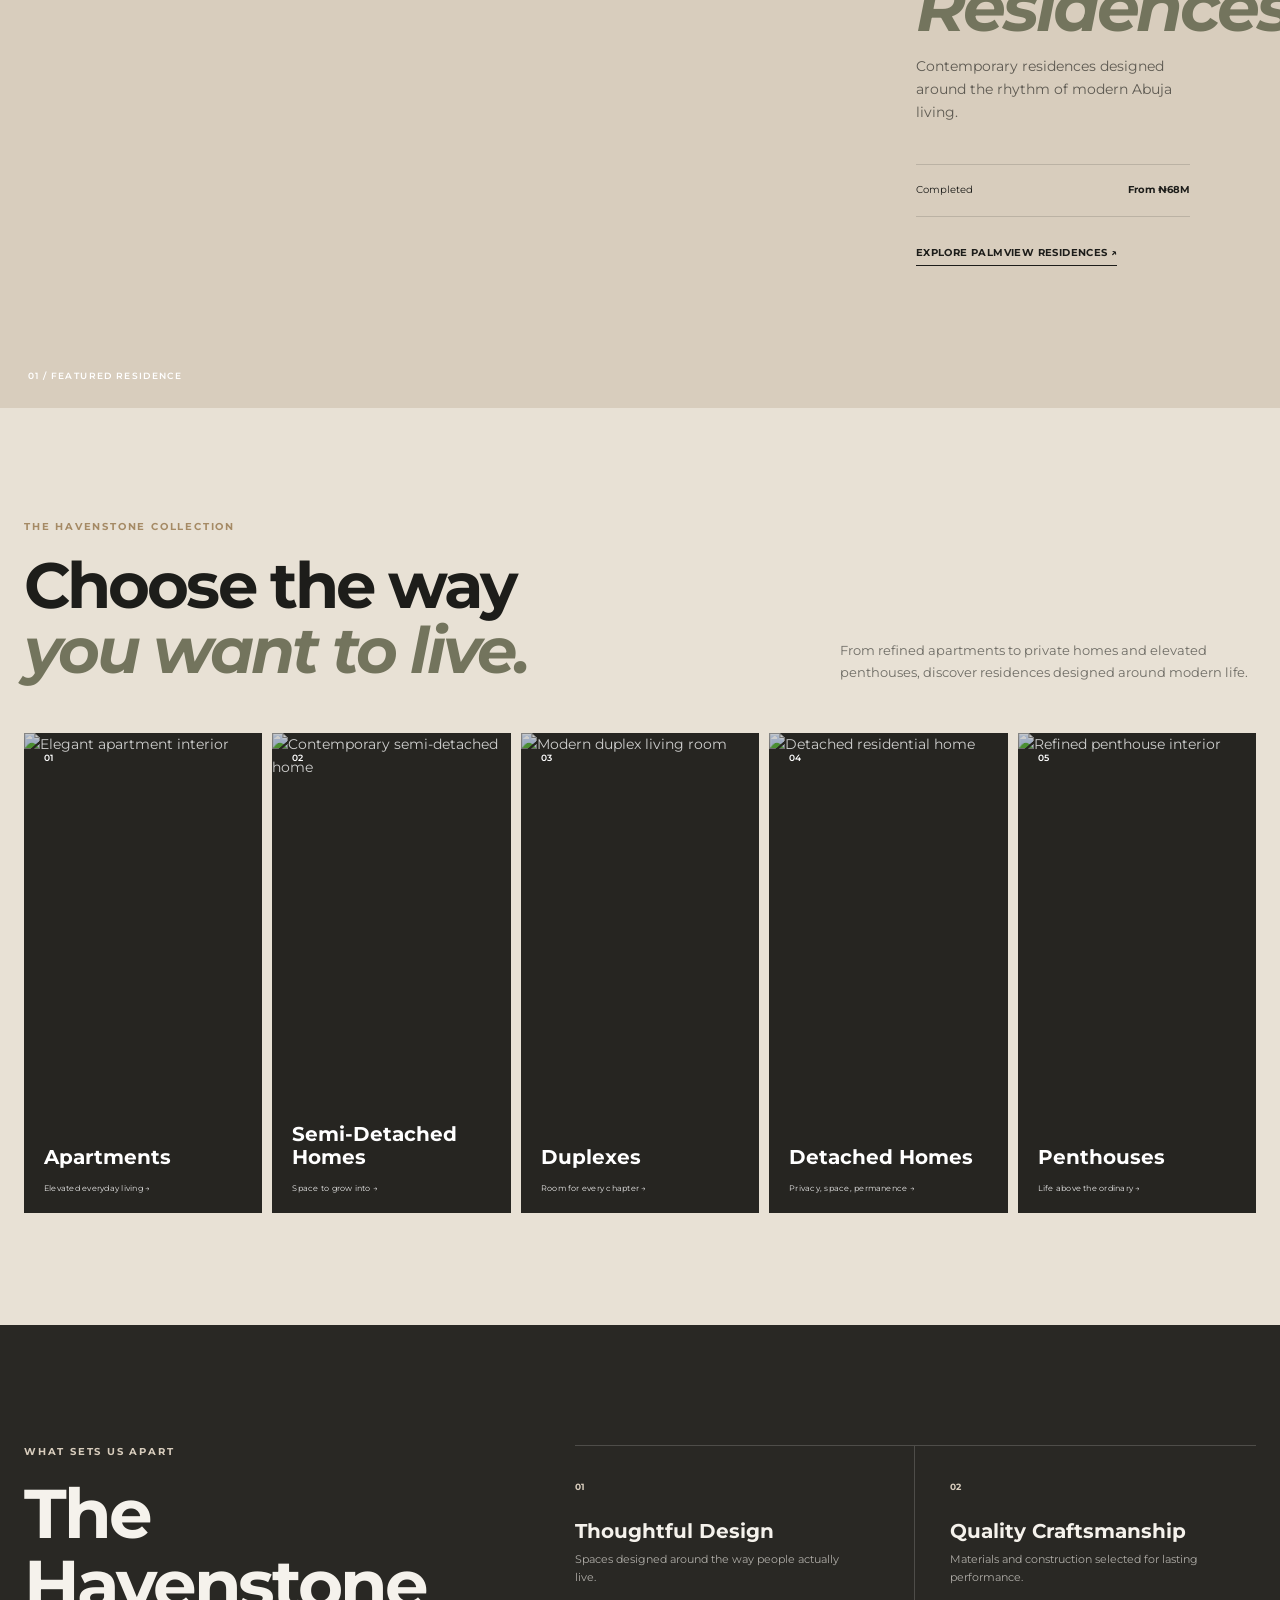
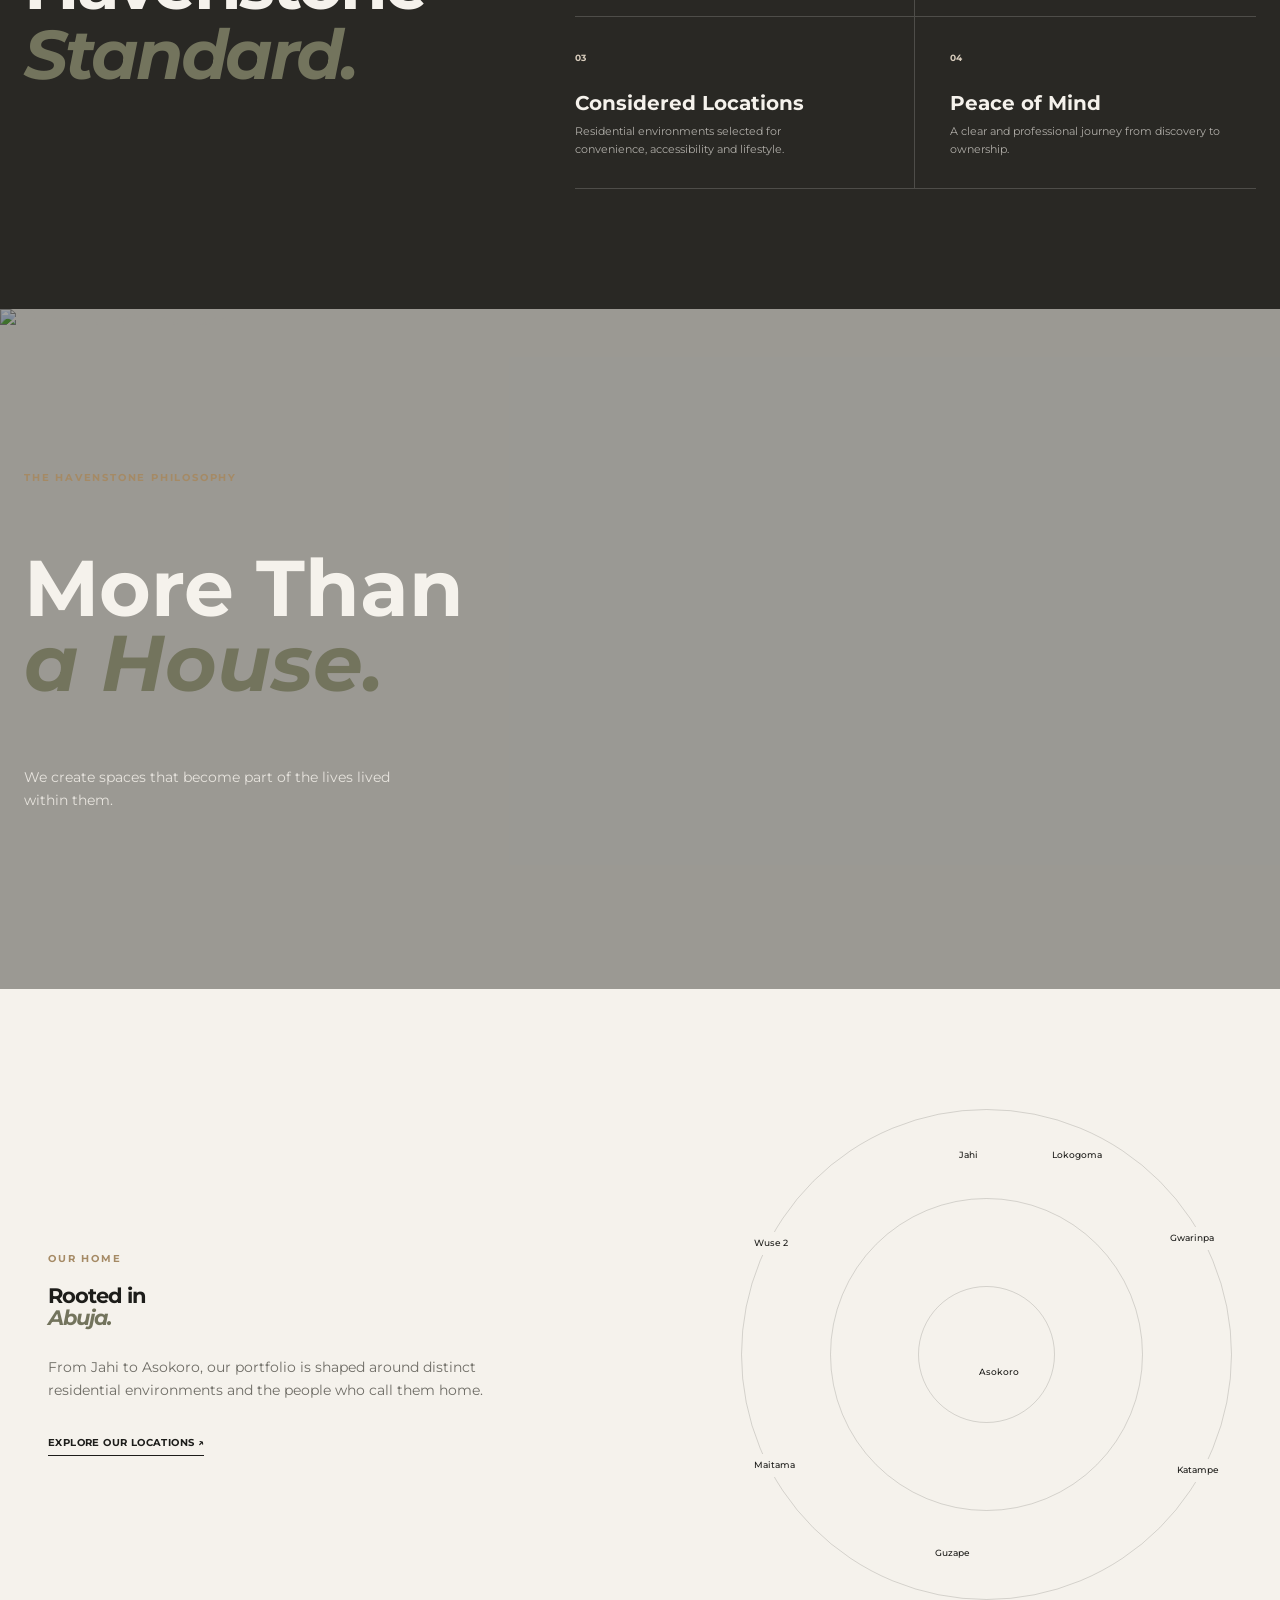
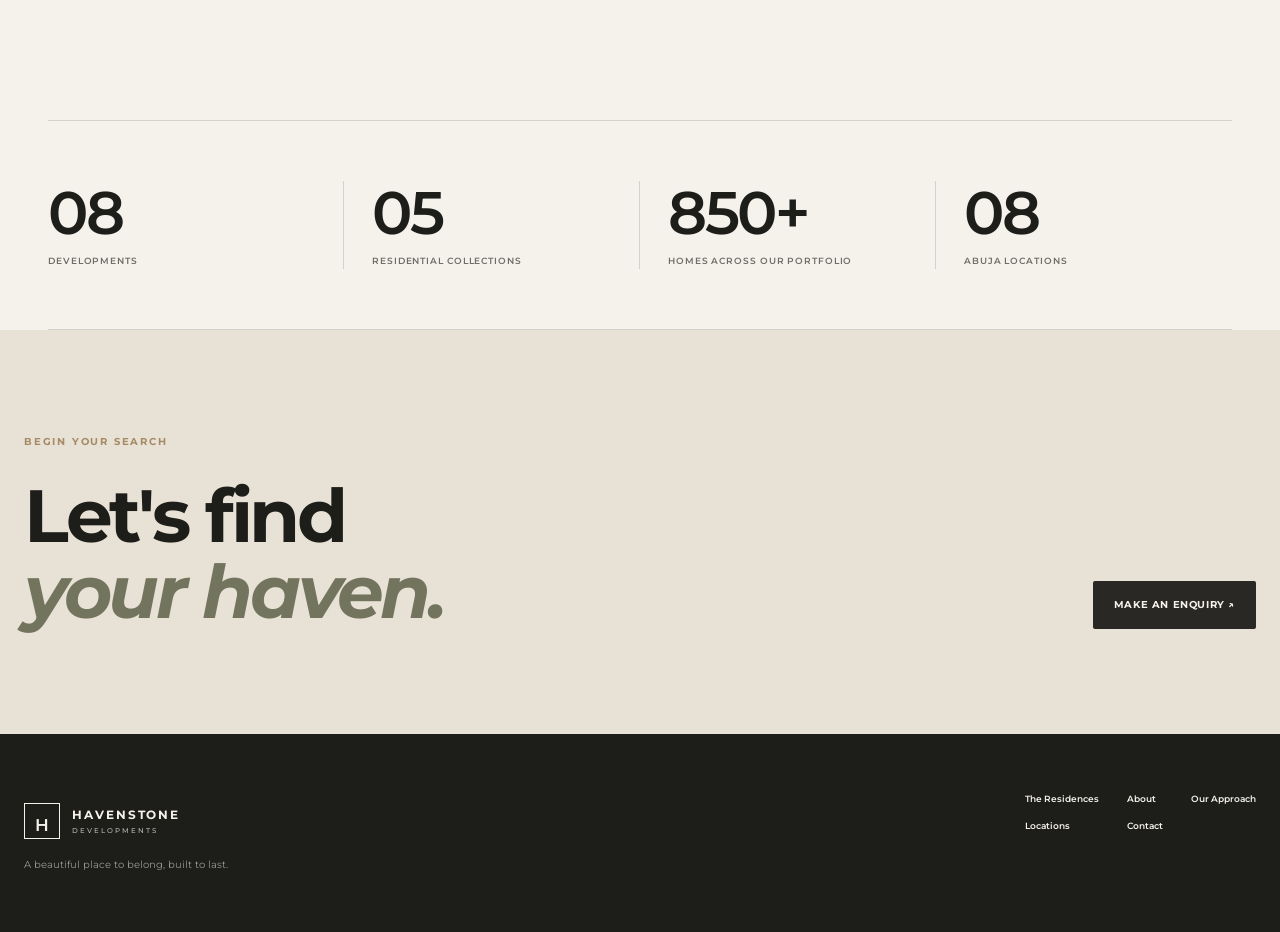
==== commit df7439df: "Load final visual repair pass on homepage" ====
--- a/index.html
+++ b/index.html
@@ -1 +1 @@
-<!doctype html><html lang="en"><head><meta charset="utf-8"><meta name="viewport" content="width=device-width,initial-scale=1"><meta name="description" content="Havenstone Developments creates thoughtfully designed residential homes and communities across Abuja, Nigeria."><meta property="og:title" content="Havenstone Developments | Come Home to Something Beautiful"><meta property="og:description" content="Thoughtfully developed residences where modern living meets lasting comfort."><meta property="og:type" content="website"><title>Havenstone Developments | Come Home to Something Beautiful</title><link rel="preconnect" href="https://fonts.googleapis.com"><link rel="preconnect" href="https://fonts.gstatic.com" crossorigin><link href="https://fonts.googleapis.com/css2?family=Cormorant+Garamond:wght@400;500;600;700&family=Manrope:wght@400;500;600;700&display=swap" rel="stylesheet"><link rel="stylesheet" href="styles.css"></head><body><header class="nav nav-over"><a class="brand" href="index.html"><span class="brand-symbol">⌂</span><span>HAVENSTONE<small>DEVELOPMENTS</small></span></a><button class="menu" aria-label="Toggle navigation" aria-expanded="false">☰</button><nav><a href="developments.html">The Residences</a><a href="about.html">About</a><a href="approach.html">Our Approach</a><a href="locations.html">Locations</a><a href="contact.html">Contact</a><a class="nav-cta" href="developments.html">Explore Residences</a></nav></header><main><section class="hero-cinema"><img src="https://images.unsplash.com/photo-1600607687920-4e2a09cf159d?auto=format&fit=crop&w=2200&q=88" alt="Warm contemporary residential interior with natural light"><div class="hero-overlay"></div><div class="hero-content"><p class="eyebrow">HAVENSTONE DEVELOPMENTS · ABUJA</p><h1>Come Home to<br><em>Something Beautiful.</em></h1><p>Thoughtfully developed residences where modern living meets lasting comfort.</p><div class="actions"><a class="btn btn-gold" href="developments.html">Explore Residences <span>↗</span></a><a class="btn btn-ghost" href="about.html">Discover Havenstone</a></div></div><div class="scroll-note">SCROLL TO EXPLORE <span>↓</span></div></section><section class="editorial intro-wide"><p class="eyebrow">THE HAVENSTONE IDEA</p><h2>Designed for living.<br><em>Built for belonging.</em></h2><p>We create thoughtfully designed residential communities and homes that bring together architectural character, modern comfort, quality craftsmanship and lasting value. Every detail is considered around the lives that will unfold within it.</p></section><section class="feature-residence"><div class="feature-image"><img src="https://images.unsplash.com/photo-1600566753190-17f0baa2a6c3?auto=format&fit=crop&w=1800&q=88" alt="Contemporary Palmview-style residence interior" loading="lazy"><div class="image-label">01 / FEATURED RESIDENCE</div></div><div class="feature-copy"><p class="eyebrow">JAHI · ABUJA · APARTMENTS</p><h2>Palmview<br><em>Residences</em></h2><p>Contemporary residences designed around the rhythm of modern Abuja living.</p><div class="mini-spec"><span>Completed</span><strong>From ₦68M</strong></div><a class="text-link" href="property.html?id=palmview">Explore Palmview Residences ↗</a></div></section><section class="collection section"><div class="section-head"><div><p class="eyebrow">THE HAVENSTONE COLLECTION</p><h2>Choose the way<br><em>you want to live.</em></h2></div><p>From refined apartments to private homes and elevated penthouses, discover residences designed around modern life.</p></div><div class="collection-grid"><a href="developments.html?type=Apartments"><img src="https://images.unsplash.com/photo-1600607688969-a5bfcd646154?auto=format&fit=crop&w=1000&q=82" alt="Elegant apartment interior" loading="lazy"><span>01</span><h3>Apartments</h3><small>Elevated everyday living →</small></a><a href="developments.html?type=Semi-Detached Homes"><img src="https://images.unsplash.com/photo-1600585154340-be6161a56a0c?auto=format&fit=crop&w=1000&q=82" alt="Contemporary semi-detached home" loading="lazy"><span>02</span><h3>Semi-Detached Homes</h3><small>Space to grow into →</small></a><a href="developments.html?type=Duplexes"><img src="https://images.unsplash.com/photo-1600566753086-00f18fb6b3ea?auto=format&fit=crop&w=1000&q=82" alt="Modern duplex living room" loading="lazy"><span>03</span><h3>Duplexes</h3><small>Room for every chapter →</small></a><a href="developments.html?type=Detached Homes"><img src="https://images.unsplash.com/photo-1600047509807-ba8f99d2cdde?auto=format&fit=crop&w=1000&q=82" alt="Detached residential home" loading="lazy"><span>04</span><h3>Detached Homes</h3><small>Privacy, space, permanence →</small></a><a href="developments.html?type=Penthouses"><img src="https://images.unsplash.com/photo-1600607687939-ce8a6c25118c?auto=format&fit=crop&w=1000&q=82" alt="Refined penthouse interior" loading="lazy"><span>05</span><h3>Penthouses</h3><small>Life above the ordinary →</small></a></div></section><section class="standard"><div class="standard-head"><p class="eyebrow">WHAT SETS US APART</p><h2>The Havenstone<br><em>Standard.</em></h2></div><div class="standard-list"><article><b>01</b><h3>Thoughtful Design</h3><p>Spaces designed around the way people actually live.</p></article><article><b>02</b><h3>Quality Craftsmanship</h3><p>Materials and construction selected for lasting performance.</p></article><article><b>03</b><h3>Considered Locations</h3><p>Residential environments selected for convenience, accessibility and lifestyle.</p></article><article><b>04</b><h3>Peace of Mind</h3><p>A clear and professional journey from discovery to ownership.</p></article></div></section><section class="architecture-break"><img src="https://images.unsplash.com/photo-1600607687920-4e2a09cf159d?auto=format&fit=crop&w=2200&q=88" alt="Architectural residential space" loading="lazy"><div><p class="eyebrow">THE HAVENSTONE PHILOSOPHY</p><h2>More Than<br><em>a House.</em></h2><p>We create spaces that become part of the lives lived within them.</p></div></section><section class="abuja"><div><p class="eyebrow">OUR HOME</p><h2>Rooted in<br><em>Abuja.</em></h2><p>From Jahi to Asokoro, our portfolio is shaped around distinct residential environments and the people who call them home.</p><a class="text-link" href="locations.html">Explore Our Locations ↗</a></div><div class="location-orbit"><span>Jahi</span><span>Gwarinpa</span><span>Katampe</span><span>Guzape</span><span>Maitama</span><span>Wuse 2</span><span>Lokogoma</span><span>Asokoro</span></div></section><section class="stats section"><div><strong data-count="8">08</strong><span>Developments</span></div><div><strong data-count="5">05</strong><span>Residential Collections</span></div><div><strong data-count="850">850+</strong><span>Homes Across Our Portfolio</span></div><div><strong data-count="8">08</strong><span>Abuja Locations</span></div></section><section class="cta"><p class="eyebrow">BEGIN YOUR SEARCH</p><h2>Let's find<br><em>your haven.</em></h2><a class="btn btn-dark" href="contact.html">Make an Enquiry ↗</a></section></main><footer><div><a class="brand" href="index.html"><span class="brand-symbol">⌂</span><span>HAVENSTONE<small>DEVELOPMENTS</small></span></a><p>A beautiful place to belong, built to last.</p></div><div class="footer-links"><a href="developments.html">The Residences</a><a href="about.html">About</a><a href="approach.html">Our Approach</a><a href="locations.html">Locations</a><a href="contact.html">Contact</a></div><div class="fictional">PORTFOLIO PROJECT<br>Properties, prices, testimonials and statistics shown are illustrative.</div></footer><script src="script.js"></script></body></html>+<!doctype html><html lang="en"><head><meta charset="utf-8"><meta name="viewport" content="width=device-width,initial-scale=1"><meta name="description" content="Havenstone Developments creates thoughtfully designed residential homes and communities across Abuja, Nigeria."><meta property="og:title" content="Havenstone Developments | Come Home to Something Beautiful"><meta property="og:description" content="Thoughtfully developed residences where modern living meets lasting comfort."><meta property="og:type" content="website"><title>Havenstone Developments | Come Home to Something Beautiful</title><link rel="preconnect" href="https://fonts.googleapis.com"><link rel="preconnect" href="https://fonts.gstatic.com" crossorigin><link href="https://fonts.googleapis.com/css2?family=Cormorant+Garamond:wght@400;500;600;700&family=Manrope:wght@400;500;600;700&display=swap" rel="stylesheet"><link rel="stylesheet" href="styles.css"></head><body><header class="nav nav-over"><a class="brand" href="index.html"><span class="brand-symbol">⌂</span><span>HAVENSTONE<small>DEVELOPMENTS</small></span></a><button class="menu" aria-label="Toggle navigation" aria-expanded="false">☰</button><nav><a href="developments.html">The Residences</a><a href="about.html">About</a><a href="approach.html">Our Approach</a><a href="locations.html">Locations</a><a href="contact.html">Contact</a><a class="nav-cta" href="developments.html">Explore Residences</a></nav></header><main><section class="hero-cinema"><img src="https://images.unsplash.com/photo-1600607687920-4e2a09cf159d?auto=format&fit=crop&w=2200&q=88" alt="Warm contemporary residential interior with natural light"><div class="hero-overlay"></div><div class="hero-content"><p class="eyebrow">HAVENSTONE DEVELOPMENTS · ABUJA</p><h1>Come Home to<br><em>Something Beautiful.</em></h1><p>Thoughtfully developed residences where modern living meets lasting comfort.</p><div class="actions"><a class="btn btn-gold" href="developments.html">Explore Residences <span>↗</span></a><a class="btn btn-ghost" href="about.html">Discover Havenstone</a></div></div><div class="scroll-note">SCROLL TO EXPLORE <span>↓</span></div></section><section class="editorial intro-wide"><p class="eyebrow">THE HAVENSTONE IDEA</p><h2>Designed for living.<br><em>Built for belonging.</em></h2><p>We create thoughtfully designed residential communities and homes that bring together architectural character, modern comfort, quality craftsmanship and lasting value. Every detail is considered around the lives that will unfold within it.</p></section><section class="feature-residence"><div class="feature-image"><img src="https://images.unsplash.com/photo-1600566753190-17f0baa2a6c3?auto=format&fit=crop&w=1800&q=88" alt="Contemporary Palmview-style residence interior" loading="lazy"><div class="image-label">01 / FEATURED RESIDENCE</div></div><div class="feature-copy"><p class="eyebrow">JAHI · ABUJA · APARTMENTS</p><h2>Palmview<br><em>Residences</em></h2><p>Contemporary residences designed around the rhythm of modern Abuja living.</p><div class="mini-spec"><span>Completed</span><strong>From ₦68M</strong></div><a class="text-link" href="property.html?id=palmview">Explore Palmview Residences ↗</a></div></section><section class="collection section"><div class="section-head"><div><p class="eyebrow">THE HAVENSTONE COLLECTION</p><h2>Choose the way<br><em>you want to live.</em></h2></div><p>From refined apartments to private homes and elevated penthouses, discover residences designed around modern life.</p></div><div class="collection-grid"><a href="developments.html?type=Apartments"><img src="https://images.unsplash.com/photo-1600607688969-a5bfcd646154?auto=format&fit=crop&w=1000&q=82" alt="Elegant apartment interior" loading="lazy"><span>01</span><h3>Apartments</h3><small>Elevated everyday living →</small></a><a href="developments.html?type=Semi-Detached Homes"><img src="https://images.unsplash.com/photo-1600585154340-be6161a56a0c?auto=format&fit=crop&w=1000&q=82" alt="Contemporary semi-detached home" loading="lazy"><span>02</span><h3>Semi-Detached Homes</h3><small>Space to grow into →</small></a><a href="developments.html?type=Duplexes"><img src="https://images.unsplash.com/photo-1600566753086-00f18fb6b3ea?auto=format&fit=crop&w=1000&q=82" alt="Modern duplex living room" loading="lazy"><span>03</span><h3>Duplexes</h3><small>Room for every chapter →</small></a><a href="developments.html?type=Detached Homes"><img src="https://images.unsplash.com/photo-1600047509807-ba8f99d2cdde?auto=format&fit=crop&w=1000&q=82" alt="Detached residential home" loading="lazy"><span>04</span><h3>Detached Homes</h3><small>Privacy, space, permanence →</small></a><a href="developments.html?type=Penthouses"><img src="https://images.unsplash.com/photo-1600607687939-ce8a6c25118c?auto=format&fit=crop&w=1000&q=82" alt="Refined penthouse interior" loading="lazy"><span>05</span><h3>Penthouses</h3><small>Life above the ordinary →</small></a></div></section><section class="standard"><div class="standard-head"><p class="eyebrow">WHAT SETS US APART</p><h2>The Havenstone<br><em>Standard.</em></h2></div><div class="standard-list"><article><b>01</b><h3>Thoughtful Design</h3><p>Spaces designed around the way people actually live.</p></article><article><b>02</b><h3>Quality Craftsmanship</h3><p>Materials and construction selected for lasting performance.</p></article><article><b>03</b><h3>Considered Locations</h3><p>Residential environments selected for convenience, accessibility and lifestyle.</p></article><article><b>04</b><h3>Peace of Mind</h3><p>A clear and professional journey from discovery to ownership.</p></article></div></section><section class="architecture-break"><img src="https://images.unsplash.com/photo-1600607687920-4e2a09cf159d?auto=format&fit=crop&w=2200&q=88" alt="Architectural residential space" loading="lazy"><div><p class="eyebrow">THE HAVENSTONE PHILOSOPHY</p><h2>More Than<br><em>a House.</em></h2><p>We create spaces that become part of the lives lived within them.</p></div></section><section class="abuja"><div><p class="eyebrow">OUR HOME</p><h2>Rooted in<br><em>Abuja.</em></h2><p>From Jahi to Asokoro, our portfolio is shaped around distinct residential environments and the people who call them home.</p><a class="text-link" href="locations.html">Explore Our Locations ↗</a></div><div class="location-orbit"><span>Jahi</span><span>Gwarinpa</span><span>Katampe</span><span>Guzape</span><span>Maitama</span><span>Wuse 2</span><span>Lokogoma</span><span>Asokoro</span></div></section><section class="stats section"><div><strong data-count="8">08</strong><span>Developments</span></div><div><strong data-count="5">05</strong><span>Residential Collections</span></div><div><strong data-count="850">850+</strong><span>Homes Across Our Portfolio</span></div><div><strong data-count="8">08</strong><span>Abuja Locations</span></div></section><section class="cta"><p class="eyebrow">BEGIN YOUR SEARCH</p><h2>Let's find<br><em>your haven.</em></h2><a class="btn btn-dark" href="contact.html">Make an Enquiry ↗</a></section></main><footer><div><a class="brand" href="index.html"><span class="brand-symbol">⌂</span><span>HAVENSTONE<small>DEVELOPMENTS</small></span></a><p>A beautiful place to belong, built to last.</p></div><div class="footer-links"><a href="developments.html">The Residences</a><a href="about.html">About</a><a href="approach.html">Our Approach</a><a href="locations.html">Locations</a><a href="contact.html">Contact</a></div><div class="fictional">PORTFOLIO PROJECT<br>Properties, prices, testimonials and statistics shown are illustrative.</div></footer><script src="script.js"></script><script src="visual-repair.js"></script></body></html>
--- a/styles.css
+++ b/styles.css
@@ -1,2 +1,52 @@
-:root{--ink:#18201c;--muted:#66706a;--paper:#f7f5ef;--white:#fff;--accent:#a66b43;--line:#dedbd2}*{box-sizing:border-box}html{scroll-behavior:smooth}body{margin:0;color:var(--ink);background:var(--paper);font-family:'DM Sans',sans-serif;line-height:1.6}a{color:inherit;text-decoration:none}img{display:block;width:100%;height:100%;object-fit:cover}.nav{height:82px;padding:0 5.5%;display:flex;align-items:center;justify-content:space-between;background:var(--paper);position:relative;z-index:5}.brand{display:flex;align-items:center;gap:11px;font-size:13px;font-weight:700;letter-spacing:.14em;line-height:1}.brand small{display:block;font-size:7px;letter-spacing:.3em;margin-top:6px;color:var(--muted)}.brand-mark{width:34px;height:34px;border:1px solid var(--ink);display:grid;place-items:center;font-family:Georgia,serif;font-size:18px}.nav nav{display:flex;align-items:center;gap:34px;font-size:13px;font-weight:600}.nav nav a:not(.nav-cta):hover,.text-link:hover{color:var(--accent)}.nav-cta{padding:11px 17px;border:1px solid var(--ink)}.menu{display:none;background:none;border:0;font-size:22px}.hero{min-height:calc(100vh - 82px);display:grid;grid-template-columns:43% 57%;padding:0 5.5% 5.5%;gap:4%;align-items:stretch}.hero-copy{display:flex;flex-direction:column;justify-content:center;padding:8% 0}.eyebrow{font-size:10px;letter-spacing:.22em;font-weight:700;color:var(--accent);margin:0 0 17px}.hero h1,h2{font-family:'Playfair Display',serif;font-weight:500;line-height:1.03;margin:0}.hero h1{font-size:clamp(55px,6.5vw,100px);letter-spacing:-.045em}.hero em,h2 em{font-style:italic;color:var(--accent)}.hero-copy>p:not(.eyebrow){font-size:17px;color:var(--muted);max-width:480px;margin:26px 0 32px}.actions{display:flex;gap:12px;flex-wrap:wrap}.btn{display:inline-flex;align-items:center;justify-content:center;gap:22px;padding:15px 22px;font-size:12px;font-weight:700;letter-spacing:.04em;border:1px solid transparent}.btn-accent{background:var(--accent);color:#fff}.btn-accent:hover{background:#8e5736}.btn-light{background:transparent;border-color:var(--ink)}.btn-light:hover{background:var(--ink);color:#fff}.hero-image{position:relative;min-height:620px}.hero-image:after{content:'';position:absolute;inset:0;background:linear-gradient(180deg,transparent 60%,rgba(0,0,0,.3))}.hero-card{position:absolute;z-index:2;bottom:30px;left:30px;color:#fff;display:flex;align-items:center;gap:18px}.hero-card strong{font:48px 'Playfair Display',serif}.hero-card span{font-size:11px;line-height:1.4}.section{padding:115px 5.5%}.intro{display:grid;grid-template-columns:1fr 1fr;gap:10%;align-items:end}.intro h2,.section h2{font-size:clamp(40px,5vw,68px);letter-spacing:-.035em}.intro-text{color:var(--muted);font-size:16px;max-width:540px;margin:0}.section-head{display:flex;justify-content:space-between;align-items:end;margin-bottom:48px}.section-head>p{color:var(--muted);max-width:300px;margin:0}.text-link{font-size:12px;font-weight:700;border-bottom:1px solid var(--ink);padding-bottom:5px}.property-grid{display:grid;grid-template-columns:repeat(3,1fr);gap:25px}.property-card{min-width:0}.property-img{height:390px;position:relative;overflow:hidden;background:#ddd}.property-img img{transition:transform .6s ease}.property-card:hover .property-img img{transform:scale(1.035)}.property-img span{position:absolute;top:15px;left:15px;background:#fff;padding:7px 10px;font-size:8px;letter-spacing:.15em;font-weight:700}.property-meta{display:flex;justify-content:space-between;align-items:start;gap:15px;margin-top:20px}.property-meta h3{font:24px 'Playfair Display',serif;margin:2px 0}.property-meta .eyebrow{margin:0;font-size:8px}.property-meta>strong{font-size:12px;white-space:nowrap}.property-card>p{color:var(--muted);font-size:13px;margin-top:8px}.split{display:grid;grid-template-columns:1fr 1fr;gap:8%;align-items:center;background:#eeeae1}.split-image{height:680px}.split-copy h2{margin-bottom:48px}.feature-list{display:grid;gap:25px}.feature-list>div{display:grid;grid-template-columns:40px 1fr;gap:14px;border-top:1px solid var(--line);padding-top:20px}.feature-list b{font-size:10px;color:var(--accent)}.feature-list span{display:grid;gap:5px;font-size:13px;color:var(--muted)}.feature-list strong{font-size:14px;color:var(--ink)}.type-grid{display:grid;grid-template-columns:repeat(3,1fr);border-top:1px solid var(--line);border-bottom:1px solid var(--line)}.type-grid a{padding:36px 25px 42px;min-height:240px;display:flex;flex-direction:column;justify-content:space-between;border-right:1px solid var(--line);transition:.3s}.type-grid a:last-child{border-right:0}.type-grid a:hover{background:#ebe7dc}.type-grid span{font-size:10px;color:var(--accent)}.type-grid h3{font:30px 'Playfair Display',serif;line-height:1.1;margin:0}.type-grid small{font-size:11px;color:var(--muted)}.about-teaser{padding:100px 10%;background:var(--ink);color:#fff;display:flex;justify-content:space-between;align-items:end;gap:30px}.about-teaser .eyebrow{color:#c68c63}.about-teaser h2{font-size:clamp(40px,5vw,70px)}.testimonial{text-align:center;max-width:1000px;margin:auto}.testimonial blockquote{font:clamp(28px,4vw,48px) 'Playfair Display',serif;line-height:1.18;margin:25px auto}.testimonial span{font-size:11px;color:var(--muted)}.cta{padding:90px 10%;display:flex;align-items:center;justify-content:space-between;gap:30px;background:#e8e1d5}.cta h2{font-size:clamp(40px,5vw,65px)}footer{padding:55px 5.5%;display:grid;grid-template-columns:1fr auto auto;gap:50px;background:#111815;color:#fff;align-items:end}footer p{color:#aab1ac;font-size:12px}.footer-links{display:flex;gap:25px;font-size:12px}.footer-links a:hover{color:#d19a73}.fictional{text-align:right;color:#777f79;font-size:8px;line-height:1.7;letter-spacing:.08em}.subhero{padding:100px 5.5% 70px}.subhero h1{font:clamp(50px,7vw,92px) 'Playfair Display',serif;line-height:1}.filterbar{padding:20px 5.5%;border-top:1px solid var(--line);border-bottom:1px solid var(--line);display:flex;gap:12px;flex-wrap:wrap}.filterbar select{padding:12px 35px 12px 12px;background:transparent;border:1px solid var(--line);font:12px 'DM Sans'}.property-detail{padding:70px 5.5%;max-width:1300px;margin:auto}.detail-gallery{display:grid;grid-template-columns:2fr 1fr;gap:10px;height:600px}.detail-gallery img:first-child{grid-row:span 2}.detail-gallery div{display:grid;grid-template-columns:1fr 1fr;gap:10px}.detail-info{display:grid;grid-template-columns:1fr 1fr;gap:70px;margin-top:65px}.facts{display:grid;grid-template-columns:repeat(4,1fr);border-block:1px solid var(--line);margin:35px 0}.facts div{padding:20px;border-right:1px solid var(--line)}.facts div:last-child{border:0}.facts strong{display:block;font:24px 'Playfair Display',serif}.facts small{font-size:9px;color:var(--muted);text-transform:uppercase;letter-spacing:.1em}.feature-tags{display:flex;flex-wrap:wrap;gap:8px}.feature-tags span{padding:8px 11px;background:#ece8df;font-size:10px}.form{max-width:700px}.form-grid{display:grid;grid-template-columns:1fr 1fr;gap:18px}.field{display:grid;gap:7px;margin-bottom:18px}.field.full{grid-column:1/-1}.field label{font-size:10px;letter-spacing:.12em;font-weight:700}.field input,.field select,.field textarea{padding:14px;border:1px solid #ccc7bc;background:#fff;font:13px 'DM Sans';width:100%}.field textarea{min-height:130px;resize:vertical}
-@media(max-width:800px){.nav{height:70px;padding:0 6%}.nav nav{display:none;position:absolute;top:70px;left:0;right:0;background:var(--paper);padding:20px 6%;flex-direction:column;align-items:stretch;border-top:1px solid var(--line)}.nav nav.open{display:flex}.nav-cta{text-align:center}.menu{display:block}.hero{grid-template-columns:1fr;padding:0 6% 6%;gap:0}.hero-copy{padding:70px 0 50px}.hero-image{min-height:460px}.section{padding:80px 6%}.intro,.split,.detail-info{grid-template-columns:1fr;gap:45px}.property-grid,.type-grid{grid-template-columns:1fr}.property-img{height:340px}.type-grid a{border-right:0;border-bottom:1px solid var(--line)}.type-grid a:last-child{border-bottom:0}.about-teaser,.cta{padding:75px 8%;display:grid;gap:35px}.about-teaser .btn{justify-self:start}.section-head{align-items:start;gap:25px;flex-direction:column}.split-image{height:450px}.detail-gallery{height:430px;grid-template-columns:1.4fr 1fr}.facts{grid-template-columns:1fr 1fr}.facts div:nth-child(2){border-right:0}.facts div{border-bottom:1px solid var(--line)}footer{grid-template-columns:1fr;gap:25px}.footer-links{flex-wrap:wrap}.fictional{text-align:left}.subhero{padding:70px 6% 50px}.filterbar{padding:15px 6%}.form-grid{grid-template-columns:1fr}.field.full{grid-column:auto}}
+@import url('https://fonts.googleapis.com/css2?family=Montserrat:ital,wght@0,400;0,500;0,600;0,700;0,800;1,600;1,700&display=swap');
+
+:root{--stone:#292824;--charcoal:#1d1d1a;--limestone:#e8e1d5;--sand:#d8cdbd;--olive:#73745d;--bronze:#a58a65;--offwhite:#f5f2ec;--muted:#6f6d66;--line:rgba(41,40,36,.16);--light-line:rgba(245,242,236,.18);--content:min(1320px,calc(100% - 96px));--radius:2px}
+*{box-sizing:border-box}
+html{scroll-behavior:smooth;overflow-x:hidden}
+body{margin:0;background:var(--offwhite);color:var(--charcoal);font-family:'Montserrat',Arial,sans-serif;font-size:14px;line-height:1.65;overflow-x:hidden}
+body:before{content:'';position:fixed;inset:0;pointer-events:none;z-index:50;opacity:.018;background-image:url("data:image/svg+xml,%3Csvg width='120' height='120' xmlns='http://www.w3.org/2000/svg'%3E%3Cfilter id='n'%3E%3CfeTurbulence type='fractalNoise' baseFrequency='.8' numOctaves='2' stitchTiles='stitch'/%3E%3C/filter%3E%3Crect width='100%25' height='100%25' filter='url(%23n)'/%3E%3C/svg%3E")}
+a{color:inherit;text-decoration:none}button,input,select,textarea{font:inherit}img{display:block;width:100%;height:100%;object-fit:cover}.section,.intro-wide,.abuja,.locations,.approach,.contact,.story,.values,.detail-body{width:var(--content);margin-inline:auto}.section{padding-block:112px}.eyebrow{margin:0 0 20px;color:var(--bronze);font-size:10px;font-weight:700;letter-spacing:.18em;line-height:1.3;text-transform:uppercase}.section h2,.intro-wide h2,.feature-copy h2,.standard h2,.abuja h2,.cta h2,.subhero h1{margin:0;font-weight:700;letter-spacing:-.045em;line-height:1.02}.section h2,.intro-wide h2{font-size:clamp(44px,5vw,76px)}em{font-style:italic;color:var(--olive)}
+
+/* Header: one grid, one responsive system. */
+.nav{position:relative;z-index:40;height:82px;width:100%;padding:0 max(24px,calc((100% - 1320px)/2));display:flex;align-items:center;gap:40px;background:var(--offwhite);border-bottom:1px solid transparent;transition:background .3s,border-color .3s,color .3s,box-shadow .3s}.nav-over{position:absolute;top:0;left:0;color:#fff;background:transparent}.nav-over.scrolled{position:fixed;background:rgba(245,242,236,.96);color:var(--charcoal);border-color:var(--line);box-shadow:0 6px 24px rgba(29,29,26,.08);backdrop-filter:blur(12px)}.brand{display:inline-flex;align-items:center;gap:12px;flex:0 0 auto;font-size:12px;font-weight:700;letter-spacing:.16em;line-height:1}.brand small{display:block;margin-top:6px;font-size:7px;letter-spacing:.28em;font-weight:500;opacity:.72}.brand-symbol{width:36px;height:36px;display:grid;place-items:center;border:1px solid currentColor;font-size:0;position:relative}.brand-symbol:after{content:'H';font-size:17px;font-weight:600;letter-spacing:0}.nav nav{margin-left:auto;display:flex;align-items:center;justify-content:flex-end;gap:clamp(16px,2vw,30px);font-size:10px;font-weight:600;white-space:nowrap}.nav nav a:not(.nav-cta){position:relative;padding-block:10px}.nav nav a:not(.nav-cta):after{content:'';position:absolute;left:0;bottom:2px;width:0;height:1px;background:currentColor;transition:width .25s}.nav nav a:hover:after{width:100%}.nav-cta{padding:12px 17px;border:1px solid currentColor;background:transparent;transition:background .25s,color .25s}.nav-cta:hover{background:var(--charcoal);color:var(--offwhite)}.menu{display:none;margin-left:auto;border:0;background:transparent;color:inherit;font-size:22px;line-height:1;padding:8px;cursor:pointer}
+
+/* Buttons */
+.btn{display:inline-flex;align-items:center;justify-content:center;gap:18px;min-height:48px;padding:13px 20px;border:1px solid transparent;border-radius:var(--radius);font-size:10px;font-weight:700;letter-spacing:.06em;line-height:1;text-transform:uppercase;cursor:pointer;transition:transform .25s,background .25s,color .25s,border-color .25s}.btn:hover{transform:translateY(-2px)}.btn:focus-visible,.text-link:focus-visible,.nav a:focus-visible,.menu:focus-visible{outline:2px solid var(--bronze);outline-offset:4px}.btn-gold{background:var(--bronze);color:var(--offwhite)}.btn-gold:hover{background:#8f7655}.btn-dark{background:var(--stone);color:var(--offwhite)}.btn-dark:hover{background:var(--charcoal)}.btn-ghost{border-color:rgba(245,242,236,.72);color:var(--offwhite)}.btn-ghost:hover{background:var(--offwhite);color:var(--charcoal)}.text-link{display:inline-flex;width:max-content;border-bottom:1px solid currentColor;padding-bottom:6px;font-size:10px;font-weight:700;letter-spacing:.04em;line-height:1.2;text-transform:uppercase}
+
+/* Hero */
+.hero-cinema{position:relative;min-height:680px;height:100svh;color:var(--offwhite);overflow:hidden;background:var(--stone)}.hero-cinema>img{position:absolute;inset:0}.hero-overlay{position:absolute;inset:0;background:rgba(29,29,26,.38)}.hero-content{position:absolute;left:max(24px,calc((100% - 1320px)/2));right:24px;top:50%;transform:translateY(-38%);max-width:800px}.hero-content h1{margin:0;font-size:clamp(56px,7.5vw,112px);font-weight:700;letter-spacing:-.055em;line-height:.92}.hero-content h1 em{color:var(--sand)}.hero-content>p:not(.eyebrow){max-width:500px;margin:28px 0 30px;color:rgba(245,242,236,.9);font-size:15px}.actions{display:flex;flex-wrap:wrap;gap:12px}.scroll-note{position:absolute;bottom:30px;left:max(24px,calc((100% - 1320px)/2));display:flex;align-items:center;gap:15px;font-size:8px;font-weight:600;letter-spacing:.16em}.scroll-note span{font-size:16px}
+
+/* Brand statement: explicit editorial grid, no floating text. */
+.intro-wide{padding-block:132px;display:grid;grid-template-columns:minmax(0,1.08fr) minmax(280px,.72fr);column-gap:clamp(48px,8vw,140px);align-items:end}.intro-wide .eyebrow{grid-column:1/-1}.intro-wide h2{grid-column:1;max-width:720px}.intro-wide>p:last-child{grid-column:2;max-width:520px;margin:0;color:var(--muted);font-size:14px}.feature-residence{display:grid;grid-template-columns:minmax(0,1.42fr) minmax(360px,.78fr);background:var(--sand);overflow:hidden}.feature-image{height:680px;min-width:0;position:relative;overflow:hidden}.feature-image img{transition:transform .9s}.feature-residence:hover .feature-image img{transform:scale(1.025)}.image-label{position:absolute;left:28px;bottom:24px;color:#fff;font-size:9px;font-weight:600;letter-spacing:.15em}.feature-copy{padding:clamp(55px,7vw,110px);display:flex;flex-direction:column;justify-content:center;min-width:0}.feature-copy h2{font-size:clamp(48px,5.3vw,78px)}.feature-copy>p:not(.eyebrow){max-width:390px;color:#5e5a52;font-size:14px}.mini-spec{display:flex;justify-content:space-between;gap:20px;max-width:410px;margin:26px 0 30px;padding-block:17px;border-block:1px solid var(--line);font-size:10px}.mini-spec strong{font-weight:700}
+
+/* Collection */
+.collection{width:100%;max-width:none;padding-inline:max(24px,calc((100% - 1320px)/2));background:var(--limestone)}.section-head{display:grid;grid-template-columns:minmax(0,1fr) minmax(280px,.55fr);gap:60px;align-items:end;margin-bottom:50px}.section-head>p{max-width:430px;margin:0;color:var(--muted);font-size:13px}.collection-grid{display:grid;grid-template-columns:repeat(5,minmax(0,1fr));gap:10px}.collection-grid a{position:relative;height:480px;min-width:0;overflow:hidden;background:var(--stone);color:#fff}.collection-grid a:after{content:'';position:absolute;inset:0;background:rgba(29,29,26,.22);transition:background .3s}.collection-grid a:hover:after{background:rgba(29,29,26,.08)}.collection-grid img{transition:transform .8s}.collection-grid a:hover img{transform:scale(1.04)}.collection-grid span,.collection-grid h3,.collection-grid small{position:absolute;left:20px;z-index:2}.collection-grid span{top:18px;font-size:9px;font-weight:600}.collection-grid h3{right:18px;bottom:44px;margin:0;font-size:20px;line-height:1.15}.collection-grid small{bottom:18px;font-size:8px;letter-spacing:.03em;opacity:.9}
+
+/* Dark standards section */
+.standard{width:100%;padding:120px max(24px,calc((100% - 1320px)/2));display:grid;grid-template-columns:minmax(300px,.78fr) minmax(0,1.22fr);gap:clamp(55px,9vw,140px);background:var(--stone);color:var(--offwhite)}.standard h2{font-size:clamp(48px,5.4vw,80px)}.standard .eyebrow{color:var(--sand)}.standard-list{display:grid;grid-template-columns:1fr 1fr;border-top:1px solid var(--light-line)}.standard-list article{padding:28px 28px 30px 0;border-bottom:1px solid var(--light-line)}.standard-list article:nth-child(odd){padding-right:35px;border-right:1px solid var(--light-line)}.standard-list article:nth-child(even){padding-left:35px}.standard-list b{color:var(--sand);font-size:9px}.standard-list h3{margin:22px 0 7px;font-size:20px;line-height:1.2}.standard-list p{max-width:270px;margin:0;color:rgba(245,242,236,.66);font-size:11px}
+
+.architecture-break{position:relative;height:680px;overflow:hidden;color:var(--offwhite)}.architecture-break img{position:absolute;inset:0;transition:transform 1.1s}.architecture-break:hover img{transform:scale(1.025)}.architecture-break:after{content:'';position:absolute;inset:0;background:rgba(29,29,26,.42)}.architecture-break>div{position:absolute;z-index:2;left:max(24px,calc((100% - 1320px)/2));top:50%;transform:translateY(-50%);max-width:620px}.architecture-break h2{font-size:clamp(52px,6.2vw,94px);line-height:.95}.architecture-break p:last-child{max-width:380px;margin-top:25px;font-size:14px;color:rgba(245,242,236,.84)}
+
+/* Locations + stats + CTA */
+.abuja{padding-block:120px;display:grid;grid-template-columns:minmax(0,1fr) minmax(380px,.85fr);gap:clamp(50px,9vw,140px);align-items:center}.abuja>div:first-child p:not(.eyebrow){max-width:500px;margin:28px 0;color:var(--muted);font-size:14px}.location-orbit{width:min(100%,500px);aspect-ratio:1;border:1px solid var(--line);border-radius:50%;position:relative;margin-inline:auto}.location-orbit:before,.location-orbit:after{content:'';position:absolute;border:1px solid var(--line);border-radius:50%}.location-orbit:before{inset:18%}.location-orbit:after{inset:36%}.location-orbit span{position:absolute;padding:4px 7px;background:var(--offwhite);font-size:9px;font-weight:500}.location-orbit span:nth-child(1){top:7%;left:43%}.location-orbit span:nth-child(2){top:24%;right:2%}.location-orbit span:nth-child(3){bottom:24%;right:1%}.location-orbit span:nth-child(4){bottom:7%;left:38%}.location-orbit span:nth-child(5){bottom:25%;left:1%}.location-orbit span:nth-child(6){top:25%;left:1%}.location-orbit span:nth-child(7){top:7%;right:25%}.location-orbit span:nth-child(8){bottom:44%;right:42%}.stats{display:grid;grid-template-columns:repeat(4,1fr);border-block:1px solid var(--line);padding-block:60px}.stats div{padding-inline:28px;border-right:1px solid var(--line)}.stats div:first-child{padding-left:0}.stats div:last-child{border:0}.stats strong{display:block;font-size:clamp(42px,4.7vw,68px);font-weight:600;line-height:1.05;letter-spacing:-.04em}.stats span{display:block;margin-top:10px;color:var(--muted);font-size:9px;font-weight:600;letter-spacing:.1em;text-transform:uppercase}.cta{width:100%;padding:105px max(24px,calc((100% - 1320px)/2));display:grid;grid-template-columns:minmax(0,1fr) auto;align-items:end;gap:30px;background:var(--limestone)}.cta .eyebrow{grid-column:1/-1;margin:0}.cta h2{font-size:clamp(50px,5.8vw,84px)}
+
+/* Listing */
+.subhero{width:var(--content);padding-block:125px 75px}.subhero h1{font-size:clamp(58px,7vw,104px)}.subhero p:last-child{max-width:620px;margin:28px 0 0;color:var(--muted);font-size:14px}.filterbar{width:100%;padding:16px max(24px,calc((100% - 1320px)/2));display:flex;gap:10px;flex-wrap:wrap;border-block:1px solid var(--line);background:var(--limestone)}.filterbar select{min-width:155px;padding:12px 30px 12px 13px;border:1px solid var(--line);border-radius:var(--radius);background:var(--offwhite);color:var(--charcoal);font-size:10px;font-weight:600;cursor:pointer}.residence-grid{width:var(--content);padding-block:70px 120px;margin-inline:auto;display:grid;grid-template-columns:repeat(2,minmax(0,1fr));gap:70px 30px}.residence-card{min-width:0}.residence-card .card-img{height:480px;position:relative;overflow:hidden;background:var(--sand)}.residence-card img{transition:transform .75s}.residence-card:hover img{transform:scale(1.03)}.status{position:absolute;top:16px;left:16px;padding:7px 10px;background:var(--offwhite);font-size:8px;font-weight:700;letter-spacing:.12em}.card-body{padding-top:19px}.card-top{display:flex;justify-content:space-between;gap:25px;align-items:start}.card-top h2{margin:7px 0 0;font-size:27px;line-height:1.15;letter-spacing:-.025em}.card-top>strong{padding-top:5px;white-space:nowrap;font-size:11px}.card-body>p{max-width:600px;margin:12px 0 18px;color:var(--muted);font-size:11px}.meta{font-size:8px;font-weight:700;letter-spacing:.13em;color:var(--bronze);text-transform:uppercase}
+
+/* Property detail */
+.detail-hero{height:76svh;min-height:560px;position:relative;color:var(--offwhite);overflow:hidden}.detail-hero img{position:absolute;inset:0}.detail-hero:after{content:'';position:absolute;inset:0;background:rgba(29,29,26,.38)}.detail-title{position:absolute;z-index:2;left:max(24px,calc((100% - 1320px)/2));right:max(24px,calc((100% - 1320px)/2));bottom:9%}.detail-title .row{display:flex;gap:22px;flex-wrap:wrap;font-size:9px;font-weight:600;letter-spacing:.08em;text-transform:uppercase}.detail-title h1{margin:13px 0 15px;font-size:clamp(52px,7vw,102px);font-weight:700;letter-spacing:-.055em;line-height:.92}.detail-title>strong{font-size:13px}.detail-body{padding-block:105px}.detail-intro{display:grid;grid-template-columns:minmax(0,1fr) minmax(300px,.8fr);gap:clamp(50px,9vw,140px);margin-bottom:75px}.detail-intro h2{margin:0;font-size:clamp(46px,5vw,70px);line-height:1}.detail-intro p{margin:0;color:var(--muted);font-size:14px}.facts{display:grid;grid-template-columns:repeat(5,1fr);border-block:1px solid var(--line);margin-bottom:85px}.facts div{min-width:0;padding:24px 16px;border-right:1px solid var(--line)}.facts div:first-child{padding-left:0}.facts div:last-child{border:0}.facts strong{display:block;font-size:20px;font-weight:600;line-height:1.25}.facts small{display:block;margin-top:8px;color:var(--muted);font-size:8px;font-weight:600;letter-spacing:.1em;text-transform:uppercase}.detail-columns{display:grid;grid-template-columns:1fr 1fr;gap:clamp(45px,9vw,140px)}.detail-columns h3{margin:0 0 28px;font-size:38px;font-weight:700;line-height:1.05;letter-spacing:-.035em}.feature-tags{display:flex;flex-wrap:wrap;gap:7px}.feature-tags span{padding:9px 11px;background:var(--limestone);font-size:9px}.gallery{display:grid;grid-template-columns:2fr 1fr;gap:10px;height:600px;margin-top:85px;overflow:hidden}.gallery>img,.gallery-side{min-height:0}.gallery img{min-height:0}.gallery img:first-child{grid-row:span 2}.gallery-side{display:grid;grid-template-rows:1fr 1fr;gap:10px}.floorplan{margin-top:85px;padding:65px;background:var(--limestone);display:grid;place-items:center;text-align:center;min-height:360px}.floorplan h3{margin:0;font-size:28px}.floorplan p:last-child{max-width:450px;color:var(--muted);font-size:11px}.plan{width:280px;height:180px;margin:28px auto;border:1px solid #8e8a81;position:relative}.plan:before,.plan:after{content:'';position:absolute;border:1px solid #aaa59a}.plan:before{inset:20px 100px}.plan:after{inset:80px 30px 30px 160px}.inquiry-band{margin-top:85px;padding:65px;background:var(--stone);color:var(--offwhite);display:flex;align-items:center;justify-content:space-between;gap:30px}.inquiry-band h2{margin:0;font-size:clamp(40px,4.5vw,62px);line-height:1}.inquiry-band .eyebrow{color:var(--sand)}
+
+/* About / approach / locations / contact */
+.about-hero{padding:155px max(24px,calc((100% - 1320px)/2)) 105px;background:var(--stone);color:var(--offwhite)}.about-hero h1{max-width:1050px;margin:0;font-size:clamp(62px,8vw,118px);font-weight:700;line-height:.92;letter-spacing:-.06em}.story{padding-block:115px;display:grid;grid-template-columns:minmax(0,1fr) minmax(0,.85fr);gap:clamp(50px,9vw,140px);align-items:center}.story img{height:620px}.story-copy h2{margin:0 0 25px;font-size:clamp(46px,5vw,70px);line-height:1}.story-copy p{max-width:560px;color:var(--muted);font-size:13px}.values{width:100%;padding:105px max(24px,calc((100% - 1320px)/2));background:var(--limestone)}.values>h2{margin:0;font-size:clamp(48px,5.5vw,78px);line-height:1}.values-grid{display:grid;grid-template-columns:repeat(3,1fr);margin-top:65px;border-top:1px solid var(--line)}.values-grid article{padding:28px 30px 25px 0;border-bottom:1px solid var(--line);border-right:1px solid var(--line)}.values-grid article+article{padding-left:30px}.values-grid article:last-child{border-right:0}.values-grid b{color:var(--bronze);font-size:9px}.values-grid h3{margin:20px 0 8px;font-size:20px}.values-grid p{margin:0;color:var(--muted);font-size:11px}.approach{padding-block:110px}.approach>h2{margin:0;font-size:clamp(48px,5.5vw,78px);line-height:1}.steps{max-width:1000px;margin:60px 0 0 auto}.step{display:grid;grid-template-columns:65px minmax(0,1fr);gap:25px;padding:32px 0;border-top:1px solid var(--line)}.step b{color:var(--bronze);font-size:9px}.step h3{margin:0;font-size:22px}.step p{max-width:650px;margin:8px 0 0;color:var(--muted);font-size:11px}.locations{padding-block:85px 120px}.location-grid{display:grid;grid-template-columns:repeat(4,1fr);gap:1px;background:var(--line)}.location-card{min-height:270px;padding:28px;background:var(--offwhite)}.location-card small{font-size:8px;font-weight:700;color:var(--bronze);letter-spacing:.12em}.location-card h3{margin:40px 0 9px;font-size:28px;letter-spacing:-.03em}.location-card p{min-height:62px;margin:0 0 20px;color:var(--muted);font-size:10px}.contact{padding-block:120px;display:grid;grid-template-columns:minmax(0,.8fr) minmax(0,1.2fr);gap:clamp(50px,10vw,150px)}.contact h1{margin:0;font-size:clamp(60px,7vw,100px);font-weight:700;line-height:.92;letter-spacing:-.055em}.contact-info{margin-top:45px;color:var(--muted);font-size:11px}.contact-info p{margin:5px 0}.contact-info strong{color:var(--charcoal)}.form{min-width:0}.form-grid{display:grid;grid-template-columns:1fr 1fr;gap:0 18px}.field{display:grid;gap:7px;margin-bottom:18px}.field.full{grid-column:1/-1}.field label{font-size:8px;font-weight:700;letter-spacing:.13em}.field input,.field select,.field textarea{width:100%;padding:13px 14px;border:1px solid var(--line);border-radius:var(--radius);background:transparent;color:var(--charcoal);font-size:11px;outline:0}.field input:focus,.field select:focus,.field textarea:focus{border-color:var(--bronze);box-shadow:0 0 0 2px rgba(165,138,101,.14)}.field textarea{min-height:135px;resize:vertical}.form-status{margin:15px 0 0;color:var(--olive);font-size:10px}
+
+footer{width:100%;padding:58px max(24px,calc((100% - 1320px)/2));display:grid;grid-template-columns:1fr auto;gap:60px;background:var(--charcoal);color:var(--offwhite)}footer p{margin:18px 0 0;color:rgba(245,242,236,.58);font-size:10px}.footer-links{display:grid;grid-template-columns:repeat(3,auto);gap:12px 28px;align-content:start;font-size:9px;font-weight:600}.footer-links a:hover{color:var(--sand)}.fictional{display:none}
+
+/* Tablet */
+@media(max-width:1100px){:root{--content:min(100% - 64px,1100px)}.nav{padding-inline:32px}.nav nav{gap:14px}.nav-cta{padding-inline:13px}.intro-wide{grid-template-columns:1fr 1fr;gap:55px}.collection-grid{grid-template-columns:repeat(3,1fr)}.collection-grid a:nth-child(4),.collection-grid a:nth-child(5){display:block}.standard{grid-template-columns:1fr;gap:55px}.abuja{grid-template-columns:1fr 1fr;gap:60px}.location-grid{grid-template-columns:repeat(2,1fr)}.facts strong{font-size:17px}}
+
+/* Mobile */
+@media(max-width:760px){:root{--content:calc(100% - 40px)}body{font-size:13px}.nav{height:72px;padding-inline:20px}.nav-over{position:absolute}.brand{font-size:10px;letter-spacing:.13em;gap:9px}.brand small{font-size:6px;letter-spacing:.22em}.brand-symbol{width:32px;height:32px}.brand-symbol:after{font-size:15px}.menu{display:block}.nav nav{display:none;position:absolute;top:72px;left:0;right:0;margin:0;padding:24px 20px 28px;align-items:stretch;gap:0;background:var(--offwhite);color:var(--charcoal);border-bottom:1px solid var(--line);box-shadow:0 16px 35px rgba(29,29,26,.1)}.nav nav.open{display:flex;flex-direction:column}.nav nav a{padding:12px 0!important}.nav-cta{text-align:center;margin-top:8px}.section{padding-block:78px}.hero-cinema{min-height:650px;height:88svh}.hero-content{left:20px;right:20px;top:51%;transform:translateY(-40%)}.hero-content h1{font-size:clamp(48px,15vw,68px);line-height:.94}.hero-content>p:not(.eyebrow){max-width:390px;margin:23px 0 26px;font-size:13px}.scroll-note{left:20px;bottom:22px}.intro-wide{width:100%;padding:90px 20px;display:block}.intro-wide h2{max-width:620px;font-size:clamp(40px,11vw,55px);line-height:1.02}.intro-wide>p:last-child{max-width:560px;margin:28px 0 0;font-size:13px}.feature-residence{grid-template-columns:1fr}.feature-image{height:430px}.feature-copy{padding:58px 20px}.feature-copy h2{font-size:clamp(46px,13vw,64px)}.feature-copy>p:not(.eyebrow){font-size:13px}.mini-spec{max-width:none}.collection{padding:78px 20px}.section-head{display:block;margin-bottom:38px}.section-head>p{margin-top:22px;font-size:12px}.collection-grid{grid-template-columns:1fr 1fr;gap:8px}.collection-grid a{height:330px}.collection-grid a:nth-child(5){grid-column:1/-1;height:330px}.collection-grid h3{left:15px;right:12px;bottom:39px;font-size:17px}.collection-grid small{left:15px;bottom:14px;font-size:7px}.collection-grid span{left:15px;top:14px}.standard{padding:78px 20px;gap:45px}.standard h2{font-size:clamp(45px,12vw,62px)}.standard-list{grid-template-columns:1fr}.standard-list article,.standard-list article:nth-child(even),.standard-list article:nth-child(odd){padding:24px 0;border-right:0}.architecture-break{height:560px}.architecture-break>div{left:20px;right:20px}.architecture-break h2{font-size:clamp(48px,13vw,68px)}.abuja{width:100%;padding:80px 20px;display:block}.abuja>div:first-child p:not(.eyebrow){font-size:13px}.location-orbit{width:min(100%,390px);margin-top:55px}.stats{width:var(--content);grid-template-columns:1fr 1fr;padding-block:45px}.stats div{padding:18px 0;border-right:0;border-bottom:1px solid var(--line)}.stats div:nth-child(odd){padding-right:15px;border-right:1px solid var(--line)}.stats div:nth-child(n+3){border-bottom:0}.stats strong{font-size:42px}.stats span{font-size:8px}.cta{padding:78px 20px;grid-template-columns:1fr}.cta h2{font-size:clamp(48px,13vw,65px)}.cta .btn{width:max-content}.subhero{width:100%;padding:105px 20px 58px}.subhero h1{font-size:clamp(54px,14vw,72px)}.subhero p:last-child{font-size:13px}.filterbar{padding:13px 20px}.filterbar select{flex:1 1 calc(50% - 5px);min-width:0}.residence-grid{width:var(--content);grid-template-columns:1fr;padding-block:48px 80px;gap:52px 0}.residence-card .card-img{height:380px}.card-top{display:block}.card-top h2{font-size:25px}.card-top>strong{display:block;margin-top:8px}.detail-hero{height:72svh;min-height:520px}.detail-title{left:20px;right:20px;bottom:8%}.detail-title h1{font-size:clamp(48px,13vw,68px)}.detail-body{width:var(--content);padding-block:72px}.detail-intro{grid-template-columns:1fr;gap:28px;margin-bottom:60px}.detail-intro h2{font-size:46px}.facts{grid-template-columns:1fr 1fr;margin-bottom:65px}.facts div{padding:20px 12px}.facts div:first-child{padding-left:12px}.facts div:nth-child(2n){border-right:0}.facts div:nth-child(n+3){border-top:1px solid var(--line)}.detail-columns{grid-template-columns:1fr;gap:55px}.detail-columns h3{font-size:34px}.gallery{height:500px;grid-template-columns:1.25fr 1fr;margin-top:65px}.floorplan{margin-top:65px;padding:45px 20px}.inquiry-band{margin-top:65px;padding:42px 25px;display:grid}.inquiry-band h2{font-size:43px}.about-hero{padding:115px 20px 78px}.about-hero h1{font-size:clamp(58px,15vw,78px)}.story{width:100%;padding:75px 20px;display:flex;flex-direction:column;gap:48px}.story img{height:430px}.story-copy h2{font-size:48px}.story-copy p{font-size:12px}.values{padding:75px 20px}.values>h2{font-size:clamp(45px,12vw,62px)}.values-grid{grid-template-columns:1fr;margin-top:45px}.values-grid article,.values-grid article+article{padding:25px 0;border-right:0}.approach{padding-block:75px}.approach>h2{font-size:clamp(45px,12vw,62px)}.steps{margin-top:45px}.step{grid-template-columns:40px 1fr;gap:15px;padding:26px 0}.step h3{font-size:19px}.location-grid{grid-template-columns:1fr}.locations{padding-block:50px 80px}.location-card{min-height:230px}.contact{width:100%;padding:80px 20px;display:block}.contact h1{font-size:clamp(58px,15vw,78px)}.contact-info{margin-top:35px}.form{margin-top:55px}.form-grid{grid-template-columns:1fr}.field.full{grid-column:auto}footer{padding:48px 20px;grid-template-columns:1fr;gap:35px}.footer-links{grid-template-columns:1fr 1fr;gap:13px 20px}}
+
+@media(max-width:359px){.hero-content h1{font-size:46px}.intro-wide h2{font-size:39px}.collection-grid{grid-template-columns:1fr}.collection-grid a,.collection-grid a:nth-child(5){height:300px;grid-column:auto}.btn{width:100%}.actions{width:100%}.filterbar select{flex-basis:100%}.detail-title h1{font-size:45px}.brand span:last-child{letter-spacing:.09em}.brand small{letter-spacing:.17em}}
+
+@media(prefers-reduced-motion:reduce){html{scroll-behavior:auto}.btn,.collection-grid img,.feature-image img,.architecture-break img,.residence-card img{transition:none}}
